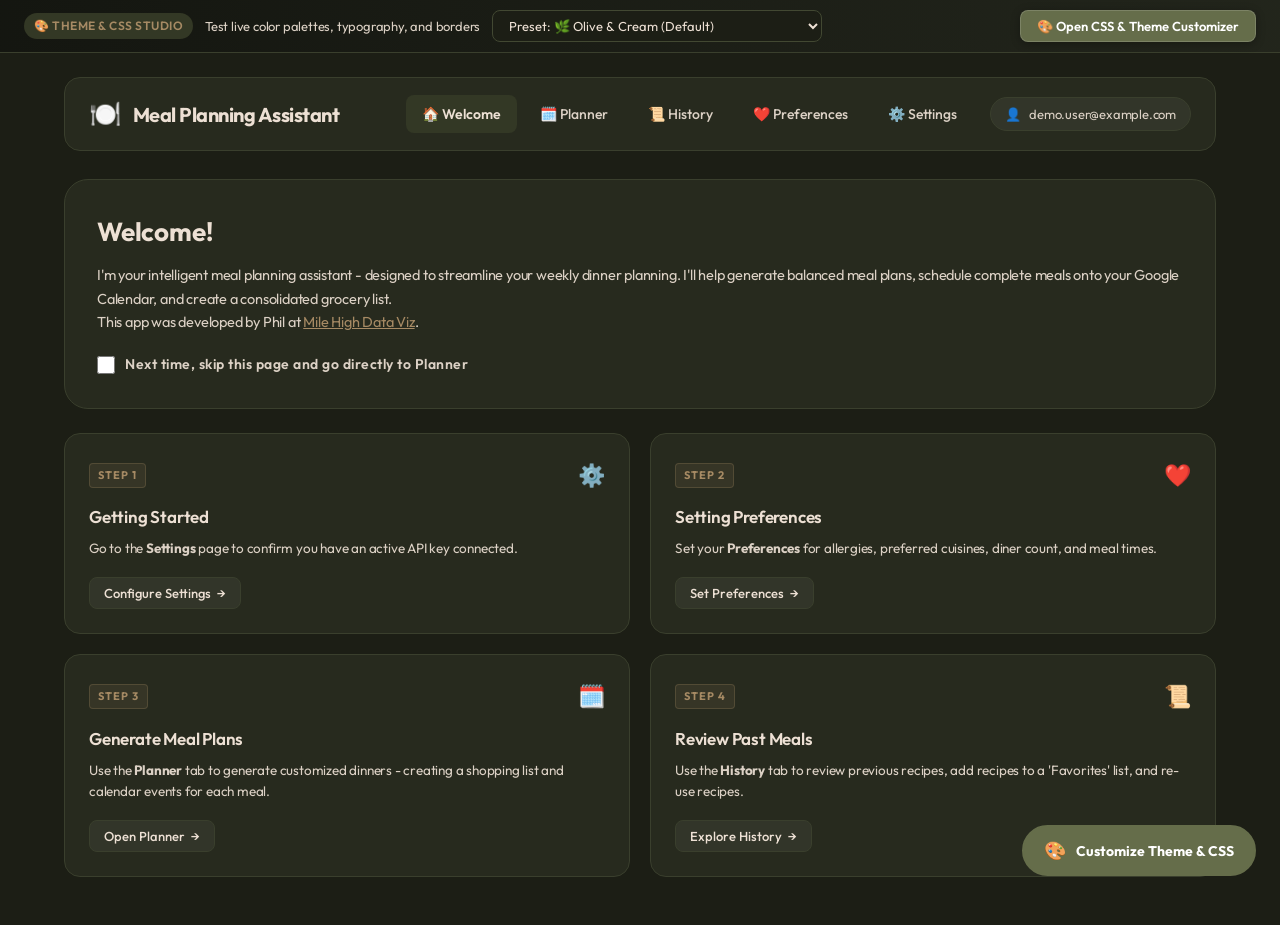
==== static/palette_tester.html @ aba15876 "OAuth 2.0 Verification" ====
<!DOCTYPE html>
<html lang="en">

<head>
  <meta charset="UTF-8">
  <meta name="viewport" content="width=device-width, initial-scale=1.0, maximum-scale=5.0">
  <title>Meal Planning Assistant - Design & Color Palette Studio</title>
  <link rel="icon"
    href="data:image/svg+xml,%3Csvg xmlns=%22http://www.w3.org/2000/svg%22 viewBox=%220 0 100 100%22%3E%3Ctext y=%22.9em%22 font-size=%2290%22%3E🎨%3C/text%3E%3C/svg%3E">
  <link rel="preconnect" href="https://fonts.googleapis.com">
  <link rel="preconnect" href="https://fonts.gstatic.com" crossorigin>
  <link href="https://fonts.googleapis.com/css2?family=DM+Sans:wght@400;500;600;700&family=Inter:wght@300;400;500;600;700&family=Outfit:wght@300;400;500;600;700&family=Playfair+Display:wght@600;700&family=Plus+Jakarta+Sans:wght@400;500;600;700&family=Poppins:wght@400;500;600;700&family=Space+Grotesk:wght@400;500;600;700&display=swap" rel="stylesheet">

  <style id="dynamic-theme-styles">
    :root {
      /* Colors */
      --bg-primary: #1c1e15;
      --bg-secondary: #272a1e;
      --bg-card: rgba(39, 42, 30, 0.78);
      --border-card: rgba(237, 224, 212, 0.12);
      --border-card-hover: rgba(101, 109, 74, 0.55);

      --text-primary: #ede0d4;
      --text-secondary: #dcd1c5;
      --text-muted: #8e957e;

      --accent-primary: #656d4a;
      --accent-primary-hover: #4f5539;
      --accent-secondary: #A68A64;
      --accent-secondary-hover: #7F5539;

      --error: #cf5c5c;
      --success: #529962;
      --warning: #e09f3e;

      --input-bg: rgba(28, 30, 21, 0.7);
      --input-border: rgba(255, 255, 255, 0.14);
      --tag-bg: rgba(101, 109, 74, 0.18);
      --tag-border: rgba(101, 109, 74, 0.35);

      /* Typography */
      --font-sans: 'Outfit', sans-serif;
      --font-heading: 'Outfit', sans-serif;
      --font-size-base: 15px;
      --line-height-base: 1.55;
      --letter-spacing-base: -0.2px;

      /* Shape & Radius */
      --radius-sm: 8px;
      --radius-md: 16px;
      --radius-lg: 24px;
      --border-width: 1px;
      --glass-blur: 16px;

      /* Elevation */
      --shadow-sm: 0 2px 8px rgba(0, 0, 0, 0.3);
      --shadow-md: 0 8px 24px rgba(0, 0, 0, 0.4);
      --shadow-lg: 0 16px 40px rgba(0, 0, 0, 0.55);

      --transition: all 0.25s cubic-bezier(0.4, 0, 0.2, 1);
    }
  </style>

  <style>
    * {
      box-sizing: border-box;
      margin: 0;
      padding: 0;
    }

    body {
      font-family: var(--font-sans);
      font-size: var(--font-size-base);
      background-color: var(--bg-primary);
      color: var(--text-primary);
      line-height: var(--line-height-base);
      letter-spacing: var(--letter-spacing-base);
      min-height: 100vh;
      display: flex;
      flex-direction: column;
      overflow-x: hidden;
      transition: background-color 0.3s ease, color 0.3s ease;
    }

    h1, h2, h3, h4, .panel-title, .welcome-title {
      font-family: var(--font-heading);
    }

    /* Top Studio Navigation Bar */
    .studio-bar {
      background: linear-gradient(90deg, rgba(20, 22, 16, 0.95), rgba(35, 38, 28, 0.95));
      border-bottom: 1px solid var(--border-card);
      padding: 10px 24px;
      display: flex;
      align-items: center;
      justify-content: space-between;
      gap: 16px;
      position: sticky;
      top: 0;
      z-index: 900;
      backdrop-filter: blur(12px);
      box-shadow: var(--shadow-sm);
    }

    .studio-bar-left {
      display: flex;
      align-items: center;
      gap: 12px;
      flex-wrap: wrap;
    }

    .studio-badge {
      display: inline-flex;
      align-items: center;
      gap: 6px;
      background: var(--tag-bg);
      border: 1px solid var(--tag-border);
      color: var(--accent-secondary);
      padding: 4px 10px;
      border-radius: 20px;
      font-size: 12px;
      font-weight: 600;
      letter-spacing: 0.5px;
      text-transform: uppercase;
    }

    .studio-preset-select {
      background: var(--input-bg);
      border: 1px solid var(--input-border);
      color: var(--text-primary);
      padding: 6px 12px;
      border-radius: var(--radius-sm);
      font-family: var(--font-sans);
      font-size: 13px;
      cursor: pointer;
      outline: none;
    }

    .studio-preset-select:focus {
      border-color: var(--accent-primary);
    }

    .studio-btn-open {
      background: var(--accent-primary);
      color: #ffffff;
      border: 1px solid rgba(255, 255, 255, 0.15);
      padding: 7px 16px;
      border-radius: var(--radius-sm);
      font-family: var(--font-sans);
      font-size: 13px;
      font-weight: 600;
      cursor: pointer;
      display: inline-flex;
      align-items: center;
      gap: 8px;
      transition: var(--transition);
      box-shadow: 0 2px 10px rgba(0, 0, 0, 0.3);
      animation: studio-pulse 3s infinite;
    }

    @keyframes studio-pulse {
      0%, 100% { box-shadow: 0 2px 10px rgba(0, 0, 0, 0.3); }
      50% { box-shadow: 0 0 16px var(--accent-primary); }
    }

    .studio-btn-open:hover {
      background: var(--accent-primary-hover);
      transform: translateY(-1px);
    }

    /* App Container */
    .app-container {
      max-width: 1200px;
      width: 100%;
      margin: 0 auto;
      padding: 24px;
      flex-grow: 1;
      display: flex;
      flex-direction: column;
    }

    /* Header & Navigation */
    header {
      display: flex;
      justify-content: space-between;
      align-items: center;
      margin-bottom: 28px;
      padding: 16px 24px;
      background: var(--bg-card);
      backdrop-filter: blur(var(--glass-blur));
      -webkit-backdrop-filter: blur(var(--glass-blur));
      border: var(--border-width) solid var(--border-card);
      border-radius: var(--radius-md);
      box-shadow: var(--shadow-sm);
      transition: var(--transition);
    }

    .brand {
      display: flex;
      align-items: center;
      gap: 12px;
      cursor: pointer;
      user-select: none;
      padding: 6px 10px;
      margin: -6px -10px;
      border-radius: var(--radius-sm);
      transition: var(--transition);
    }

    .brand:hover {
      background: rgba(255, 255, 255, 0.05);
    }

    .brand:hover h1 {
      color: var(--accent-secondary);
    }

    .brand-icon {
      font-size: 26px;
      color: var(--accent-primary);
    }

    h1 {
      font-size: 20px;
      font-weight: 700;
      letter-spacing: -0.5px;
      color: var(--text-primary);
      transition: color 0.2s ease;
    }

    .header-right-tools {
      display: flex;
      align-items: center;
      gap: 16px;
    }

    nav {
      display: flex;
      gap: 6px;
    }

    .nav-tab {
      background: transparent;
      border: 1px solid transparent;
      color: var(--text-secondary);
      padding: 9px 16px;
      font-size: 14px;
      font-weight: 500;
      cursor: pointer;
      border-radius: var(--radius-sm);
      transition: var(--transition);
      display: flex;
      align-items: center;
      gap: 8px;
      font-family: var(--font-sans);
    }

    .nav-tab:hover {
      background: rgba(255, 255, 255, 0.06);
      color: var(--text-primary);
    }

    .nav-tab.active {
      background: var(--tag-bg);
      color: var(--text-primary);
      border: 1px solid var(--tag-border);
      font-weight: 600;
    }

    .user-badge {
      display: flex;
      align-items: center;
      gap: 8px;
      background: rgba(255, 255, 255, 0.05);
      border: var(--border-width) solid var(--border-card);
      padding: 6px 14px;
      border-radius: 20px;
      font-size: 13px;
      color: var(--text-secondary);
    }

    /* Views */
    main {
      flex-grow: 1;
      position: relative;
    }

    .view {
      display: none;
      animation: fadeIn 0.3s ease-out forwards;
    }

    .view.active {
      display: block;
    }

    @keyframes fadeIn {
      from { opacity: 0; transform: translateY(6px); }
      to { opacity: 1; transform: translateY(0); }
    }

    /* Panels & Glass Cards */
    .panel {
      background: var(--bg-card);
      backdrop-filter: blur(var(--glass-blur));
      -webkit-backdrop-filter: blur(var(--glass-blur));
      border: var(--border-width) solid var(--border-card);
      border-radius: var(--radius-lg);
      padding: 28px;
      box-shadow: var(--shadow-md);
      margin-bottom: 24px;
      transition: var(--transition);
    }

    .panel-title {
      font-size: 19px;
      font-weight: 600;
      margin-bottom: 20px;
      display: flex;
      align-items: center;
      gap: 10px;
      border-bottom: var(--border-width) solid var(--border-card);
      padding-bottom: 12px;
      color: var(--text-primary);
    }

    /* Welcome Hero View */
    .welcome-hero {
      padding: 32px;
      margin-bottom: 24px;
    }

    .welcome-title {
      font-size: 26px;
      font-weight: 700;
      color: var(--text-primary);
      margin-bottom: 10px;
    }

    .welcome-lead {
      font-size: 14.5px;
      color: var(--text-secondary);
      line-height: 1.65;
    }

    .welcome-lead a {
      color: var(--accent-secondary);
      text-decoration: underline;
    }

    .welcome-grid {
      display: grid;
      grid-template-columns: repeat(2, 1fr);
      gap: 20px;
      margin-bottom: 24px;
    }

    @media (max-width: 768px) {
      .welcome-grid { grid-template-columns: 1fr; }
      header { flex-direction: column; gap: 16px; align-items: stretch; }
      .header-right-tools { flex-direction: column; align-items: stretch; }
      nav { overflow-x: auto; padding-bottom: 4px; }
    }

    .welcome-card {
      background: var(--bg-card);
      border: var(--border-width) solid var(--border-card);
      border-radius: var(--radius-md);
      padding: 24px;
      display: flex;
      flex-direction: column;
      cursor: pointer;
      transition: var(--transition);
      user-select: none;
    }

    .welcome-card:hover {
      border-color: var(--border-card-hover);
      transform: translateY(-3px);
      box-shadow: var(--shadow-md);
      background: var(--bg-secondary);
    }

    .welcome-card-header {
      display: flex;
      justify-content: space-between;
      align-items: center;
      margin-bottom: 12px;
    }

    .welcome-step-num {
      font-size: 11px;
      font-weight: 700;
      text-transform: uppercase;
      letter-spacing: 1px;
      color: var(--accent-secondary);
      background: rgba(166, 138, 100, 0.12);
      padding: 3px 8px;
      border-radius: 4px;
      border: 1px solid rgba(166, 138, 100, 0.25);
    }

    .welcome-card-icon {
      font-size: 22px;
    }

    .welcome-card-title {
      font-size: 17px;
      font-weight: 600;
      color: var(--text-primary);
      margin-bottom: 8px;
    }

    .welcome-card-desc {
      font-size: 13.5px;
      color: var(--text-secondary);
      line-height: 1.55;
      flex-grow: 1;
      margin-bottom: 18px;
    }

    .welcome-card-btn {
      align-self: flex-start;
      display: inline-flex;
      align-items: center;
      gap: 6px;
      background: rgba(255, 255, 255, 0.05);
      border: var(--border-width) solid var(--border-card);
      color: var(--text-primary);
      padding: 7px 14px;
      border-radius: var(--radius-sm);
      font-family: var(--font-sans);
      font-size: 13px;
      font-weight: 500;
      cursor: pointer;
      transition: var(--transition);
    }

    .welcome-card:hover .welcome-card-btn {
      background: var(--tag-bg);
      border-color: var(--tag-border);
      color: var(--text-primary);
    }

    /* Form Controls */
    .form-group {
      margin-bottom: 20px;
    }

    label {
      display: block;
      font-size: 13px;
      font-weight: 600;
      text-transform: uppercase;
      letter-spacing: 0.5px;
      margin-bottom: 6px;
      color: var(--text-secondary);
    }

    .input-desc {
      font-size: 12.5px;
      color: var(--text-muted);
      margin-bottom: 8px;
    }

    input[type="text"],
    input[type="number"],
    textarea {
      width: 100%;
      background: var(--input-bg);
      border: var(--border-width) solid var(--input-border);
      border-radius: var(--radius-sm);
      padding: 10px 14px;
      font-family: var(--font-sans);
      color: var(--text-primary);
      font-size: 14px;
      transition: var(--transition);
    }

    input[type="text"]:focus,
    input[type="number"]:focus,
    textarea:focus {
      outline: none;
      border-color: var(--accent-primary);
      box-shadow: 0 0 0 3px rgba(101, 109, 74, 0.25);
    }

    textarea {
      resize: vertical;
      min-height: 70px;
    }

    /* Buttons */
    .btn {
      background: var(--accent-primary);
      border: 1px solid rgba(255, 255, 255, 0.1);
      color: #ffffff;
      padding: 10px 20px;
      font-size: 14px;
      font-weight: 600;
      border-radius: var(--radius-sm);
      cursor: pointer;
      transition: var(--transition);
      display: inline-flex;
      align-items: center;
      justify-content: center;
      gap: 8px;
      box-shadow: var(--shadow-sm);
      font-family: var(--font-sans);
    }

    .btn:hover {
      background: var(--accent-primary-hover);
      transform: translateY(-2px);
      box-shadow: var(--shadow-md);
    }

    .btn:active {
      transform: translateY(0);
    }

    .btn-secondary {
      background: transparent;
      border: var(--border-width) solid var(--input-border);
      color: var(--text-secondary);
      box-shadow: none;
    }

    .btn-secondary:hover {
      background: rgba(255, 255, 255, 0.06);
      color: var(--text-primary);
      border-color: var(--border-card-hover);
      transform: translateY(-2px);
    }

    .btn-gold {
      background: var(--accent-secondary);
      color: #ffffff;
    }

    .btn-gold:hover {
      background: var(--accent-secondary-hover);
    }

    .btn-danger {
      background: var(--error);
      color: #ffffff;
    }

    .btn-danger:hover {
      background: #b54747;
    }

    .btn-sm {
      padding: 6px 12px;
      font-size: 12.5px;
    }

    /* Quick Preset Chips */
    .planner-chips-grid {
      display: flex;
      flex-wrap: wrap;
      gap: 8px;
      margin-bottom: 20px;
    }

    .filter-chip {
      background: rgba(255, 255, 255, 0.04);
      border: var(--border-width) solid var(--input-border);
      color: var(--text-secondary);
      padding: 7px 14px;
      border-radius: 20px;
      font-size: 13px;
      font-family: var(--font-sans);
      cursor: pointer;
      display: inline-flex;
      align-items: center;
      gap: 6px;
      transition: var(--transition);
    }

    .filter-chip:hover {
      background: rgba(255, 255, 255, 0.08);
      color: var(--text-primary);
    }

    .filter-chip.active {
      background: var(--tag-bg);
      border-color: var(--tag-border);
      color: var(--text-primary);
      font-weight: 500;
    }

    /* Meal / Recipe Cards */
    .meal-cards-grid {
      display: grid;
      grid-template-columns: repeat(auto-fit, minmax(320px, 1fr));
      gap: 20px;
      margin-top: 20px;
    }

    .meal-card {
      background: var(--bg-card);
      border: var(--border-width) solid var(--border-card);
      border-radius: var(--radius-md);
      overflow: hidden;
      display: flex;
      flex-direction: column;
      box-shadow: var(--shadow-sm);
      transition: var(--transition);
    }

    .meal-card:hover {
      border-color: var(--border-card-hover);
      box-shadow: var(--shadow-md);
      transform: translateY(-2px);
    }

    .meal-card-header {
      padding: 16px 20px;
      background: rgba(255, 255, 255, 0.02);
      border-bottom: var(--border-width) solid var(--border-card);
      display: flex;
      justify-content: space-between;
      align-items: flex-start;
      gap: 12px;
    }

    .meal-card-day {
      font-size: 11px;
      font-weight: 700;
      text-transform: uppercase;
      letter-spacing: 0.8px;
      color: var(--accent-secondary);
      margin-bottom: 4px;
    }

    .meal-card-title {
      font-size: 17px;
      font-weight: 600;
      color: var(--text-primary);
      line-height: 1.3;
    }

    .meal-card-body {
      padding: 18px 20px;
      flex-grow: 1;
      display: flex;
      flex-direction: column;
      gap: 14px;
    }

    .meal-meta-row {
      display: flex;
      flex-wrap: wrap;
      gap: 8px;
      font-size: 12.5px;
      color: var(--text-muted);
    }

    .meal-tag {
      background: var(--tag-bg);
      border: var(--border-width) solid var(--tag-border);
      color: var(--text-primary);
      padding: 2px 8px;
      border-radius: 4px;
      font-size: 11.5px;
      font-weight: 500;
    }

    .meal-card-section-title {
      font-size: 12px;
      font-weight: 600;
      text-transform: uppercase;
      letter-spacing: 0.5px;
      color: var(--text-muted);
      margin-bottom: 6px;
    }

    .meal-ingredients-list {
      list-style: none;
      display: flex;
      flex-direction: column;
      gap: 4px;
      font-size: 13px;
      color: var(--text-secondary);
    }

    .meal-ingredients-list li::before {
      content: "• ";
      color: var(--accent-secondary);
    }

    .meal-card-footer {
      padding: 12px 20px;
      background: rgba(0, 0, 0, 0.15);
      border-top: var(--border-width) solid var(--border-card);
      display: flex;
      justify-content: space-between;
      align-items: center;
    }

    .rating-stars {
      color: var(--accent-secondary);
      font-size: 15px;
      cursor: pointer;
    }

    /* History & Favorites Views */
    .history-subnav {
      display: flex;
      gap: 8px;
      margin-bottom: 20px;
    }

    .history-subtab {
      background: rgba(255, 255, 255, 0.04);
      border: var(--border-width) solid var(--input-border);
      color: var(--text-secondary);
      padding: 8px 16px;
      border-radius: var(--radius-sm);
      font-family: var(--font-sans);
      font-size: 13.5px;
      cursor: pointer;
      display: inline-flex;
      align-items: center;
      gap: 8px;
      transition: var(--transition);
    }

    .history-subtab.active {
      background: var(--tag-bg);
      border-color: var(--tag-border);
      color: var(--text-primary);
      font-weight: 600;
    }

    .subtab-badge {
      background: rgba(0, 0, 0, 0.25);
      padding: 1px 7px;
      border-radius: 10px;
      font-size: 11px;
    }

    .reuse-banner {
      background: linear-gradient(90deg, rgba(166, 138, 100, 0.15), rgba(101, 109, 74, 0.15));
      border: var(--border-width) solid var(--accent-secondary);
      border-radius: var(--radius-sm);
      padding: 12px 18px;
      display: flex;
      justify-content: space-between;
      align-items: center;
      margin-bottom: 20px;
    }

    /* Status Badges */
    .status-badge {
      display: inline-flex;
      align-items: center;
      gap: 6px;
      padding: 4px 10px;
      border-radius: 20px;
      font-size: 12px;
      font-weight: 600;
    }

    .status-badge.success {
      background: rgba(82, 153, 98, 0.18);
      border: 1px solid rgba(82, 153, 98, 0.35);
      color: var(--success);
    }

    .status-badge.error {
      background: rgba(207, 92, 92, 0.18);
      border: 1px solid rgba(207, 92, 92, 0.35);
      color: var(--error);
    }

    .status-badge.warning {
      background: rgba(224, 159, 62, 0.18);
      border: 1px solid rgba(224, 159, 62, 0.35);
      color: var(--warning);
    }

    /* ==========================================================================
       DESIGN & PALETTE STUDIO MODAL
       ========================================================================== */
    .palette-modal-backdrop {
      position: fixed;
      inset: 0;
      background: rgba(0, 0, 0, 0.75);
      backdrop-filter: blur(8px);
      z-index: 1000;
      display: none;
      align-items: center;
      justify-content: center;
      padding: 20px;
      animation: fadeIn 0.2s ease-out forwards;
    }

    .palette-modal-backdrop.open {
      display: flex;
    }

    .palette-modal-dialog {
      background: var(--bg-secondary);
      border: 1px solid var(--border-card-hover);
      border-radius: var(--radius-lg);
      max-width: 980px;
      width: 100%;
      max-height: 92vh;
      display: flex;
      flex-direction: column;
      box-shadow: var(--shadow-lg);
      overflow: hidden;
      animation: modalScale 0.25s cubic-bezier(0.4, 0, 0.2, 1) forwards;
    }

    @keyframes modalScale {
      from { transform: scale(0.95); opacity: 0; }
      to { transform: scale(1); opacity: 1; }
    }

    .palette-modal-header {
      padding: 18px 24px;
      background: var(--bg-primary);
      border-bottom: 1px solid var(--border-card);
      display: flex;
      justify-content: space-between;
      align-items: center;
      gap: 16px;
    }

    .palette-modal-title {
      font-size: 20px;
      font-weight: 700;
      color: var(--text-primary);
      display: flex;
      align-items: center;
      gap: 10px;
    }

    .palette-modal-close {
      background: transparent;
      border: none;
      color: var(--text-muted);
      font-size: 22px;
      cursor: pointer;
      padding: 4px 8px;
      border-radius: var(--radius-sm);
      transition: var(--transition);
      line-height: 1;
    }

    .palette-modal-close:hover {
      color: var(--text-primary);
      background: rgba(255, 255, 255, 0.1);
    }

    /* Modal Tabs (Colors / Typography / Borders / Presets) */
    .studio-modal-tabs {
      display: flex;
      background: var(--bg-primary);
      border-bottom: 1px solid var(--border-card);
      padding: 0 24px;
      gap: 8px;
    }

    .studio-modal-tab {
      background: transparent;
      border: none;
      border-bottom: 2px solid transparent;
      color: var(--text-secondary);
      padding: 12px 16px;
      font-family: var(--font-sans);
      font-size: 13.5px;
      font-weight: 600;
      cursor: pointer;
      transition: var(--transition);
      display: flex;
      align-items: center;
      gap: 6px;
    }

    .studio-modal-tab:hover {
      color: var(--text-primary);
    }

    .studio-modal-tab.active {
      color: var(--accent-secondary);
      border-bottom-color: var(--accent-secondary);
    }

    .palette-modal-body {
      padding: 24px;
      overflow-y: auto;
      flex-grow: 1;
      display: flex;
      flex-direction: column;
      gap: 20px;
    }

    .studio-tab-content {
      display: none;
      flex-direction: column;
      gap: 20px;
    }

    .studio-tab-content.active {
      display: flex;
    }

    .palette-presets-bar {
      background: var(--bg-card);
      border: 1px solid var(--border-card);
      border-radius: var(--radius-md);
      padding: 16px;
      display: flex;
      flex-wrap: wrap;
      align-items: center;
      justify-content: space-between;
      gap: 12px;
    }

    .palette-section {
      background: var(--bg-card);
      border: 1px solid var(--border-card);
      border-radius: var(--radius-md);
      padding: 18px 20px;
    }

    .palette-section-title {
      font-size: 13.5px;
      font-weight: 700;
      text-transform: uppercase;
      letter-spacing: 0.8px;
      color: var(--accent-secondary);
      margin-bottom: 14px;
      display: flex;
      align-items: center;
      gap: 8px;
    }

    .color-rows-grid {
      display: grid;
      grid-template-columns: repeat(auto-fit, minmax(280px, 1fr));
      gap: 12px;
    }

    .color-picker-item {
      background: rgba(0, 0, 0, 0.2);
      border: 1px solid var(--input-border);
      border-radius: var(--radius-sm);
      padding: 10px 14px;
      display: flex;
      align-items: center;
      justify-content: space-between;
      gap: 12px;
      transition: var(--transition);
    }

    .color-picker-item:hover {
      border-color: var(--border-card-hover);
      background: rgba(0, 0, 0, 0.3);
    }

    .color-info {
      display: flex;
      flex-direction: column;
      gap: 2px;
      flex-grow: 1;
    }

    .color-name {
      font-size: 13px;
      font-weight: 600;
      color: var(--text-primary);
    }

    .color-desc {
      font-size: 11.5px;
      color: var(--text-muted);
    }

    .color-var-token {
      font-family: monospace;
      font-size: 11px;
      color: var(--accent-secondary);
      opacity: 0.85;
    }

    .color-input-controls {
      display: flex;
      align-items: center;
      gap: 8px;
      flex-shrink: 0;
    }

    .color-swatch-picker {
      -webkit-appearance: none;
      -moz-appearance: none;
      appearance: none;
      width: 36px;
      height: 36px;
      background: transparent;
      border: 2px solid rgba(255, 255, 255, 0.2);
      border-radius: 8px;
      cursor: pointer;
      padding: 0;
      overflow: hidden;
    }

    .color-swatch-picker::-webkit-color-swatch-wrapper {
      padding: 0;
    }

    .color-swatch-picker::-webkit-color-swatch {
      border: none;
      border-radius: 6px;
    }

    .hex-text-input {
      width: 88px !important;
      font-family: monospace !important;
      font-size: 13px !important;
      padding: 6px 8px !important;
      text-transform: uppercase;
      text-align: center;
    }

    /* Style Controls (Sliders, Radios, Selects) */
    .style-control-row {
      display: grid;
      grid-template-columns: 200px 1fr 100px;
      align-items: center;
      gap: 16px;
      background: rgba(0, 0, 0, 0.2);
      border: 1px solid var(--input-border);
      border-radius: var(--radius-sm);
      padding: 12px 16px;
      margin-bottom: 10px;
    }

    @media (max-width: 600px) {
      .style-control-row { grid-template-columns: 1fr; gap: 8px; }
    }

    .style-control-label {
      font-size: 13px;
      font-weight: 600;
      color: var(--text-primary);
    }

    .style-control-desc {
      font-size: 11px;
      color: var(--text-muted);
    }

    .style-slider {
      width: 100%;
      accent-color: var(--accent-primary);
      cursor: pointer;
    }

    .style-val-badge {
      font-family: monospace;
      font-size: 12px;
      background: var(--tag-bg);
      border: 1px solid var(--tag-border);
      color: var(--accent-secondary);
      padding: 3px 8px;
      border-radius: 4px;
      text-align: center;
    }

    .palette-modal-footer {
      padding: 16px 24px;
      background: var(--bg-primary);
      border-top: 1px solid var(--border-card);
      display: flex;
      justify-content: space-between;
      align-items: center;
      flex-wrap: wrap;
      gap: 12px;
    }

    /* Floating Studio Quick Trigger Button */
    .floating-studio-btn {
      position: fixed;
      bottom: 24px;
      right: 24px;
      z-index: 850;
      background: var(--accent-primary);
      border: 2px solid var(--border-card-hover);
      color: #ffffff;
      padding: 12px 20px;
      border-radius: 30px;
      font-family: var(--font-sans);
      font-size: 14px;
      font-weight: 700;
      cursor: pointer;
      display: flex;
      align-items: center;
      gap: 10px;
      box-shadow: var(--shadow-lg);
      transition: var(--transition);
    }

    .floating-studio-btn:hover {
      background: var(--accent-primary-hover);
      transform: translateY(-3px) scale(1.02);
      box-shadow: 0 12px 28px rgba(0, 0, 0, 0.6);
    }

    /* Toast Notification */
    .toast {
      position: fixed;
      bottom: 24px;
      left: 50%;
      transform: translateX(-50%) translateY(100px);
      background: var(--bg-secondary);
      border: 1px solid var(--accent-secondary);
      color: var(--text-primary);
      padding: 12px 24px;
      border-radius: var(--radius-sm);
      box-shadow: var(--shadow-lg);
      z-index: 2000;
      opacity: 0;
      transition: all 0.3s cubic-bezier(0.4, 0, 0.2, 1);
      font-size: 14px;
      font-weight: 500;
      display: flex;
      align-items: center;
      gap: 10px;
      pointer-events: none;
    }

    .toast.show {
      transform: translateX(-50%) translateY(0);
      opacity: 1;
    }
  </style>
</head>

<body>

  <!-- Top Studio Navigation Bar -->
  <div class="studio-bar">
    <div class="studio-bar-left">
      <span class="studio-badge">🎨 Theme & CSS Studio</span>
      <span style="font-size: 13px; color: var(--text-secondary);">Test live color palettes, typography, and borders</span>
      <select class="studio-preset-select" id="quick-preset-select" onchange="handlePresetSelect(this.value)">
        <option value="olive-cream">Preset: 🌿 Olive & Cream (Default)</option>
        <option value="summer-fields">Preset: 🌾 Summer Fields</option>
        <option value="earth-olive-sand">Preset: 🌿 Earth Tone: Olive & Sandstone</option>
        <option value="earth-terracotta-linen">Preset: 🏺 Earth Tone: Terracotta & Linen</option>
        <option value="earth-taupe-sage">Preset: 🪵 Earth Tone: Weathered Taupe & Sage</option>
        <option value="earth-ochre-meadow">Preset: 🌾 Earth Tone: Golden Ochre & Meadow</option>
        <option value="earth-forest-clay">Preset: 🌲 Earth Tone: Mineral Forest & Clay</option>
        <option value="cozy-cabin">Preset: 🪵 Cozy Cabin</option>
        <option value="mint-chocolate">Preset: 🍫 Mint Chocolate</option>
        <option value="midnight-slate">Preset: 🌌 Midnight Cyber Slate</option>
        <option value="terracotta-espresso">Preset: 🏺 Warm Terracotta & Espresso</option>
        <option value="emerald-pine">Preset: 🌲 Deep Emerald & Mint</option>
        <option value="nordic-rose">Preset: 🌸 Nordic Charcoal & Rose</option>
        <option value="clean-light">Preset: ☀️ Clean Studio Light</option>
        <option value="amethyst-gold">Preset: 👑 Royal Plum & Gold</option>
      </select>
    </div>
    <div>
      <button class="studio-btn-open" onclick="openPaletteModal()">
        <span>🎨 Open CSS & Theme Customizer</span>
      </button>
    </div>
  </div>

  <div class="app-container">

    <!-- Header & Tabs -->
    <header>
      <div class="brand" onclick="switchView('welcome')" role="button" tabindex="0" title="Return to Welcome">
        <span class="brand-icon">🍽️</span>
        <h1>Meal Planning Assistant</h1>
      </div>
      <div class="header-right-tools">
        <nav class="nav-desktop">
          <button class="nav-tab active" data-view="welcome" onclick="switchView('welcome')">🏠 Welcome</button>
          <button class="nav-tab" data-view="planner" onclick="switchView('planner')">🗓️ Planner</button>
          <button class="nav-tab" data-view="history" onclick="switchView('history')">📜 History</button>
          <button class="nav-tab" data-view="preferences" onclick="switchView('preferences')">❤️ Preferences</button>
          <button class="nav-tab" data-view="settings" onclick="switchView('settings')">⚙️ Settings</button>
        </nav>
        <div class="user-badge" title="Demo Preview User">
          <span>👤</span>
          <span>demo.user@example.com</span>
        </div>
      </div>
    </header>

    <!-- Main Content Area with Views -->
    <main>

      <!-- =====================================================================
           TAB 1: WELCOME (Matches live deployment)
           ===================================================================== -->
      <div class="view active" id="welcome-view">
        <div class="panel welcome-hero">
          <h2 class="welcome-title">Welcome!</h2>
          <p class="welcome-lead">
            I'm your intelligent meal planning assistant - designed to streamline your weekly dinner planning. I'll
            help generate balanced meal plans, schedule complete meals onto your Google Calendar, and create a
            consolidated grocery list.<br>
            This app was developed by Phil at <a href="https://milehighdataviz.com" target="_blank">Mile High Data Viz</a>.
          </p>
          <div style="margin-top: 20px; display: flex; align-items: center; gap: 10px;">
            <input type="checkbox" id="skip-welcome-checkbox" style="width: 18px; height: 18px; accent-color: var(--accent-primary);">
            <label for="skip-welcome-checkbox" style="margin-bottom: 0; text-transform: none; font-size: 14px; cursor: pointer;">
              Next time, skip this page and go directly to Planner
            </label>
          </div>
        </div>

        <div class="welcome-grid">
          <!-- Step 1 -->
          <div class="welcome-card" onclick="switchView('settings')">
            <div class="welcome-card-header">
              <span class="welcome-step-num">Step 1</span>
              <span class="welcome-card-icon">⚙️</span>
            </div>
            <h3 class="welcome-card-title">Getting Started</h3>
            <p class="welcome-card-desc">
              Go to the <strong>Settings</strong> page to confirm you have an active API key connected.
            </p>
            <button class="welcome-card-btn" type="button">Configure Settings <span>→</span></button>
          </div>

          <!-- Step 2 -->
          <div class="welcome-card" onclick="switchView('preferences')">
            <div class="welcome-card-header">
              <span class="welcome-step-num">Step 2</span>
              <span class="welcome-card-icon">❤️</span>
            </div>
            <h3 class="welcome-card-title">Setting Preferences</h3>
            <p class="welcome-card-desc">
              Set your <strong>Preferences</strong> for allergies, preferred cuisines, diner count, and meal times.
            </p>
            <button class="welcome-card-btn" type="button">Set Preferences <span>→</span></button>
          </div>

          <!-- Step 3 -->
          <div class="welcome-card" onclick="switchView('planner')">
            <div class="welcome-card-header">
              <span class="welcome-step-num">Step 3</span>
              <span class="welcome-card-icon">🗓️</span>
            </div>
            <h3 class="welcome-card-title">Generate Meal Plans</h3>
            <p class="welcome-card-desc">
              Use the <strong>Planner</strong> tab to generate customized dinners - creating a shopping list and
              calendar events for each meal.
            </p>
            <button class="welcome-card-btn" type="button">Open Planner <span>→</span></button>
          </div>

          <!-- Step 4 -->
          <div class="welcome-card" onclick="switchView('history')">
            <div class="welcome-card-header">
              <span class="welcome-step-num">Step 4</span>
              <span class="welcome-card-icon">📜</span>
            </div>
            <h3 class="welcome-card-title">Review Past Meals</h3>
            <p class="welcome-card-desc">
              Use the <strong>History</strong> tab to review previous recipes, add recipes to a 'Favorites' list, and
              re-use recipes.
            </p>
            <button class="welcome-card-btn" type="button">Explore History <span>→</span></button>
          </div>
        </div>
      </div>

      <!-- =====================================================================
           TAB 2: PLANNER (Matches live deployment)
           ===================================================================== -->
      <div class="view" id="planner-view">
        <div class="panel">
          <div class="form-group">
            <label for="plan-preferences-input">Preferences for this week's plan</label>
            <div class="input-desc">Input specific ideas or needs for certain meals this week (e.g. 'I'd like one pizza night that includes margherita pizza')</div>
            <textarea id="plan-preferences-input" rows="2" style="min-height: 70px;" placeholder="e.g., I'd like one pizza night that includes margherita pizza..."></textarea>
          </div>

          <!-- Quick Presets -->
          <div style="margin-bottom: 20px;">
            <label>⚡ Quick Presets</label>
            <div class="input-desc">Select one or more presets. One meal in the meal plan will include the presets (not all meals will have all presets applied).</div>
            <div class="planner-chips-grid">
              <button type="button" class="filter-chip active" onclick="toggleChip(this)">
                <span>⚡</span><span>20-30 Min Quick Meals</span>
              </button>
              <button type="button" class="filter-chip active" onclick="toggleChip(this)">
                <span>🥘</span><span>One-Pot / Sheet Pan</span>
              </button>
              <button type="button" class="filter-chip" onclick="toggleChip(this)">
                <span>👶</span><span>Kid-Friendly / Picky-Safe</span>
              </button>
              <button type="button" class="filter-chip" onclick="toggleChip(this)">
                <span>❄️</span><span>Slow Cooker / Instant Pot</span>
              </button>
              <button type="button" class="filter-chip active" onclick="toggleChip(this)">
                <span>🥦</span><span>High-Veggie / Light</span>
              </button>
              <button type="button" class="filter-chip" onclick="toggleChip(this)">
                <span>🧀</span><span>Comfort Classics</span>
              </button>
            </div>
          </div>

          <div style="display: flex; align-items: center; justify-content: space-between; flex-wrap: wrap; gap: 16px;">
            <div style="display: flex; align-items: center; gap: 12px;">
              <label for="meal-count-input" style="margin-bottom: 0; text-transform: none; font-size: 14px;">Number of dinners to generate:</label>
              <input type="number" id="meal-count-input" min="1" max="14" value="4" style="width: 70px;">
            </div>
            <button class="btn"><i style="font-style: normal; font-size:16px;">✦</i> Generate Dinner Plan</button>
          </div>
        </div>

        <!-- Generated Meal Cards Container -->
        <h3 class="panel-title" style="margin-top: 28px;">
          <span>🗓️ Active Weekly Dinner Plan (3 Dinners)</span>
          <span class="status-badge success">• Ready for Calendar Sync</span>
        </h3>

        <div class="meal-cards-grid">
          <!-- Meal Card 1 -->
          <div class="meal-card">
            <div class="meal-card-header">
              <div>
                <div class="meal-card-day">Meal 1 • Monday</div>
                <h4 class="meal-card-title">Tuscan Garlic Herb Chicken & Roasted Vegetables</h4>
              </div>
              <span class="meal-tag">35 Min</span>
            </div>
            <div class="meal-card-body">
              <div class="meal-meta-row">
                <span class="meal-tag">🍗 High Protein</span>
                <span class="meal-tag">🫒 Mediterranean</span>
                <span class="meal-tag">4 Diners</span>
              </div>
              <div>
                <div class="meal-card-section-title">Key Ingredients</div>
                <ul class="meal-ingredients-list">
                  <li>Chicken Breast (1.5 lbs, sliced)</li>
                  <li>Fresh Broccoli Florets & Carrots</li>
                  <li>Sun-Dried Tomatoes & Minced Garlic</li>
                  <li>Extra Virgin Olive Oil & Italian Herb Rub</li>
                </ul>
              </div>
              <div>
                <div class="meal-card-section-title">Cooking Instructions</div>
                <p style="font-size: 13px; color: var(--text-secondary); line-height: 1.55;">
                  Sear chicken until golden. Toss broccoli and carrots in olive oil and roast at 400°F for 20 minutes until crisp-tender.
                </p>
              </div>
            </div>
            <div class="meal-card-footer">
              <div class="rating-stars">★★★★★</div>
              <div style="display:flex; gap:8px;">
                <button class="btn btn-secondary btn-sm">🔒 Lock</button>
                <button class="btn btn-gold btn-sm">⭐ Favorite</button>
              </div>
            </div>
          </div>

          <!-- Meal Card 2 -->
          <div class="meal-card">
            <div class="meal-card-header">
              <div>
                <div class="meal-card-day">Meal 2 • Wednesday</div>
                <h4 class="meal-card-title">Creamy Sun-Dried Tomato & Spinach Fettuccine</h4>
              </div>
              <span class="meal-tag">25 Min</span>
            </div>
            <div class="meal-card-body">
              <div class="meal-meta-row">
                <span class="meal-tag">🍝 Italian</span>
                <span class="meal-tag">🌱 Vegetarian</span>
                <span class="meal-tag">4 Diners</span>
              </div>
              <div>
                <div class="meal-card-section-title">Key Ingredients</div>
                <ul class="meal-ingredients-list">
                  <li>Fettuccine Pasta (12 oz)</li>
                  <li>Fresh Baby Spinach (4 cups)</li>
                  <li>Heavy Cream & Grated Parmesan</li>
                  <li>Garlic Cloves & Lemon Zest</li>
                </ul>
              </div>
              <div>
                <div class="meal-card-section-title">Cooking Instructions</div>
                <p style="font-size: 13px; color: var(--text-secondary); line-height: 1.55;">
                  Boil pasta al dente. Simmer garlic and sun-dried tomatoes in cream; fold in baby spinach until gently wilted.
                </p>
              </div>
            </div>
            <div class="meal-card-footer">
              <div class="rating-stars">★★★★☆</div>
              <div style="display:flex; gap:8px;">
                <button class="btn btn-secondary btn-sm">🔒 Lock</button>
                <button class="btn btn-gold btn-sm">⭐ Favorite</button>
              </div>
            </div>
          </div>

          <!-- Meal Card 3 -->
          <div class="meal-card">
            <div class="meal-card-header">
              <div>
                <div class="meal-card-day">Meal 3 • Friday</div>
                <h4 class="meal-card-title">Sheet Pan Lemon Dill Salmon with Asparagus</h4>
              </div>
              <span class="meal-tag">30 Min</span>
            </div>
            <div class="meal-card-body">
              <div class="meal-meta-row">
                <span class="meal-tag">🥘 One-Pot</span>
                <span class="meal-tag">🐟 Pescatarian</span>
                <span class="meal-tag">4 Diners</span>
              </div>
              <div>
                <div class="meal-card-section-title">Key Ingredients</div>
                <ul class="meal-ingredients-list">
                  <li>Wild Salmon Fillets (4 portions)</li>
                  <li>Fresh Asparagus Spears (1 bunch)</li>
                  <li>Meyer Lemon Slices & Fresh Dill</li>
                  <li>Garlic Butter Glaze</li>
                </ul>
              </div>
              <div>
                <div class="meal-card-section-title">Cooking Instructions</div>
                <p style="font-size: 13px; color: var(--text-secondary); line-height: 1.55;">
                  Arrange seasoned salmon fillets and asparagus on parchment. Bake at 400°F for 14-16 minutes.
                </p>
              </div>
            </div>
            <div class="meal-card-footer">
              <div class="rating-stars">★★★★★</div>
              <div style="display:flex; gap:8px;">
                <button class="btn btn-secondary btn-sm">🔒 Lock</button>
                <button class="btn btn-gold btn-sm">⭐ Favorite</button>
              </div>
            </div>
          </div>
        </div>

        <!-- Plan Sync Action Bar -->
        <div class="panel" style="margin-top: 24px; display: flex; justify-content: space-between; align-items: center; flex-wrap: wrap; gap: 16px;">
          <div>
            <div style="font-size: 15px; font-weight: 600; color: var(--text-primary);">Google Calendar & Grocery List Export</div>
            <div style="font-size: 13px; color: var(--text-secondary);">Schedules prep events with full recipes & generates grocery checklist.</div>
          </div>
          <div style="display: flex; gap: 12px; flex-wrap: wrap;">
            <button class="btn btn-secondary">🛒 View Grocery List</button>
            <button class="btn">🗓️ Add All to Google Calendar</button>
          </div>
        </div>
      </div>

      <!-- =====================================================================
           TAB 3: HISTORY (Matches live deployment)
           ===================================================================== -->
      <div class="view" id="history-view">
        <div class="panel">
          <div class="panel-title">
            <span>📜 Past Recipes & ⭐ Family Favorites</span>
          </div>
          <p style="font-size: 13px; color: var(--text-secondary); margin-bottom: 20px;">
            Review past recipes, star family favorites, and click <strong>+ Add to Plan</strong> to instantly slot
            staple recipes into your active weekly plan.
          </p>

          <!-- History Sub-Navigation Tabs -->
          <div class="history-subnav">
            <button type="button" class="history-subtab active" onclick="switchHistoryTab('recent', this)">
              <span>📜 Recipe History</span>
              <span class="subtab-badge">14</span>
            </button>
            <button type="button" class="history-subtab" onclick="switchHistoryTab('favorites', this)">
              <span>⭐ Family Favorites</span>
              <span class="subtab-badge">6</span>
            </button>
          </div>

          <!-- Staged Re-use Banner -->
          <div class="reuse-banner">
            <div style="display: flex; align-items: center; gap: 10px;">
              <span style="font-size: 20px;">✨</span>
              <span style="font-size: 13.5px; color: var(--text-primary);"><strong>2 recipes</strong> selected to re-use</span>
            </div>
            <div style="display: flex; gap: 10px;">
              <button class="btn btn-gold btn-sm" onclick="switchView('planner')">🗓️ Open in Planner</button>
              <button class="btn btn-secondary btn-sm">✕ Clear</button>
            </div>
          </div>

          <!-- History Cards -->
          <div class="meal-cards-grid">
            <div class="meal-card">
              <div class="meal-card-header">
                <div>
                  <div class="meal-card-day">Cooked on Oct 14</div>
                  <h4 class="meal-card-title">Classic Beef Bourguignon & Mash</h4>
                </div>
                <span class="meal-tag">⭐ Favorite</span>
              </div>
              <div class="meal-card-body">
                <div class="meal-meta-row">
                  <span class="meal-tag">🥩 French Comfort</span>
                  <span class="meal-tag">4 Diners</span>
                </div>
                <p style="font-size: 13px; color: var(--text-secondary);">
                  Tender beef chuck simmered in red wine with pearl onions, cremini mushrooms, and fresh thyme.
                </p>
              </div>
              <div class="meal-card-footer">
                <div class="rating-stars">★★★★★</div>
                <button class="btn btn-gold btn-sm">+ Add to Plan</button>
              </div>
            </div>

            <div class="meal-card">
              <div class="meal-card-header">
                <div>
                  <div class="meal-card-day">Cooked on Oct 10</div>
                  <h4 class="meal-card-title">Crispy Tofu Peanut Rice Bowls</h4>
                </div>
                <span class="meal-tag">Quick 20m</span>
              </div>
              <div class="meal-card-body">
                <div class="meal-meta-row">
                  <span class="meal-tag">🌱 Vegan</span>
                  <span class="meal-tag">🥜 Thai-Inspired</span>
                </div>
                <p style="font-size: 13px; color: var(--text-secondary);">
                  Crispy pan-fried tofu cubes tossed in homemade spicy peanut sauce with steamed jasmine rice and cucumbers.
                </p>
              </div>
              <div class="meal-card-footer">
                <div class="rating-stars">★★★★☆</div>
                <button class="btn btn-secondary btn-sm">+ Add to Plan</button>
              </div>
            </div>
          </div>
        </div>
      </div>

      <!-- =====================================================================
           TAB 4: PREFERENCES (Matches live deployment)
           ===================================================================== -->
      <div class="view" id="preferences-view">
        <div class="panel">
          <h2 class="panel-title">💖 Dietary & Meal Preferences</h2>
          <p style="font-size: 13px; color: var(--text-secondary); line-height: 1.6; margin-top: -12px; margin-bottom: 20px;">
            Set your household defaults, dietary restrictions, preferred cuisines, diner count, and meal schedule. These
            preferences automatically guide every generated meal plan.
          </p>

          <div class="form-group">
            <label for="pref-allergies">Allergy & Sensitivity Constraints</label>
            <div class="input-desc">Specify any ingredients to strictly avoid due to allergies or sensitivities.</div>
            <textarea id="pref-allergies" placeholder="e.g., No eggs..."></textarea>
          </div>

          <div class="form-group">
            <label for="pref-dietary-preferences">Dietary & Cuisine Preferences</label>
            <div class="input-desc">Specify general dietary choices, preferred cuisines (e.g., Italian, Mexican,
              Mediterranean, Asian-inspired), dietary styles, or specific dislikes.</div>
            <textarea id="pref-dietary-preferences"
              placeholder="e.g., Prefer Mediterranean, Mexican, and Italian cuisines. High protein, lean meats, plenty of vegetables..."></textarea>
          </div>

          <!-- Diner Count and daily prep time row -->
          <div style="display: grid; grid-template-columns: repeat(auto-fit, minmax(200px, 1fr)); gap: 24px; margin-top: 12px;">
            <div class="form-group">
              <label for="pref-diners">Number of Diners (Quantity)</label>
              <div class="input-desc">Number of expected diners for scaling ingredients.</div>
              <input type="number" id="pref-diners" min="1" max="100" value="4" style="width: 100px;">
            </div>

            <div class="form-group">
              <label for="pref-meal-time">Default Daily Prep Time</label>
              <div class="input-desc">Specify default time for calendar events (AM/PM).</div>
              <input type="text" id="pref-meal-time" placeholder="e.g., 5:30pm" value="5:30pm" style="width: 150px;">
            </div>
          </div>

          <!-- Startup Navigation Preference -->
          <div class="form-group" style="margin-top: 16px;">
            <label for="pref-skip-welcome" style="text-transform: none; font-size: 14px; font-weight: 500; cursor: pointer; display: flex; align-items: center; gap: 10px;">
              <input type="checkbox" id="pref-skip-welcome" style="width: 18px; height: 18px; accent-color: var(--accent-primary);">
              <span>Skip welcome screen on startup (open Planner directly)</span>
            </label>
          </div>

          <div style="margin-top: 24px;">
            <button class="btn">Save Preferences</button>
          </div>
        </div>
      </div>

      <!-- =====================================================================
           TAB 5: SETTINGS (Matches live deployment)
           ===================================================================== -->
      <div class="view" id="settings-view">
        <div class="panel">
          <h2 class="panel-title">🔑 Configuration & API Keys</h2>

          <div class="form-group">
            <div style="display:flex; justify-content:space-between; align-items:center; margin-bottom: 8px;">
              <label style="margin-bottom:0;">Gemini API Key</label>
              <div class="status-badge success">• Active Key Connected</div>
            </div>
            <div class="input-desc">
              Required to run the Gemini AI recipe generation models. The app includes a shared starter key, or you
              can supply your own personal key from Google AI Studio for dedicated rate limits.
            </div>
            <input type="text" value="AIzaSyA8892_SAMPLE_MASKED_KEY_PREVIEW" style="font-family: monospace;">
          </div>

          <div style="display: flex; gap: 12px; margin-top: 24px; flex-wrap: wrap;">
            <button class="btn btn-secondary">✨ Create API Key</button>
            <button class="btn">🔑 Save API Key</button>
            <button class="btn btn-secondary btn-danger">❌ Clear Personal Key</button>
          </div>
        </div>

        <div class="panel">
          <h3 class="panel-title" style="font-size: 16px; margin-bottom: 12px;">App Deployment & Information</h3>
          <p style="font-size: 13px; color: var(--text-secondary); line-height: 1.6; margin-bottom: 12px;">
            This system runs entirely serverless within your Google Account.
            All recipe details and meal history are saved securely in your Google Drive inside the file
            <strong style="color:var(--accent-secondary);">Automated_Meal_Planner_DB.json</strong>.
          </p>
          <p style="font-size: 13px; color: var(--text-secondary); line-height: 1.6;">
            Upon meal plan approval, the assistant will automatically generate:
          </p>
          <ul style="font-size: 13px; color: var(--text-secondary); line-height: 1.6; margin-left: 20px; margin-top: 6px;">
            <li>Prep & cook events scheduled on your default Google Calendar with complete recipe details, scaled ingredients, and cooking instructions.</li>
            <li>A dedicated <strong>🛒 Groceries</strong> checklist event on your Google Calendar containing your complete grocery list.</li>
          </ul>
        </div>

        <div class="panel">
          <h3 class="panel-title" style="font-size: 16px; margin-bottom: 12px;">Data Privacy & How Your Information Is Handled</h3>
          <p style="font-size: 13px; color: var(--text-secondary); line-height: 1.6;">
            All your personal data—including dietary preferences, allergies, custom recipes, meal history, and approved meal plans—is stored exclusively in your private Google Drive in the <strong style="color:var(--accent-secondary);">Automated_Meal_Planner_DB.json</strong> file. No third-party ad tracking or marketing analytics are used.
          </p>
        </div>

        <div class="panel">
          <h3 class="panel-title" style="font-size: 16px; margin-bottom: 12px;">App Development and Feedback</h3>
          <p style="font-size: 13px; color: var(--text-secondary); line-height: 1.6;">
            The Meal Planning Assistant was developed by Phil at <a href="https://milehighdataviz.com" target="_blank" style="color:var(--accent-secondary);">Mile High Data Viz</a>.<br>
            For questions or feedback, contact Phil at <a href="mailto:phil@milehighdataviz.com" style="color:var(--accent-secondary);">phil@milehighdataviz.com</a>.
          </p>
        </div>
      </div>

    </main>

  </div>

  <!-- Floating Quick Palette Studio Button -->
  <button class="floating-studio-btn" onclick="openPaletteModal()" title="Customize App Design & Colors">
    <span style="font-size: 18px;">🎨</span>
    <span>Customize Theme & CSS</span>
  </button>

  <!-- Toast Notification -->
  <div class="toast" id="toast">
    <span id="toast-icon">✨</span>
    <span id="toast-message">Theme updated!</span>
  </div>

  <!-- =========================================================================
       DESIGN & PALETTE STUDIO MODAL
       ========================================================================= -->
  <div class="palette-modal-backdrop" id="palette-modal-backdrop" onclick="handleBackdropClick(event)">
    <div class="palette-modal-dialog" id="palette-modal-dialog">
      
      <!-- Modal Header -->
      <div class="palette-modal-header">
        <div class="palette-modal-title">
          <span>🎨</span>
          <div>
            <div>Design, CSS & Color Palette Studio</div>
            <div style="font-size: 12px; font-weight: normal; color: var(--text-muted); margin-top: 2px;">
              Live test colors, typography, rounded corners, and glassmorphism across the app
            </div>
          </div>
        </div>
        <button class="palette-modal-close" onclick="closePaletteModal()" title="Close studio">✕</button>
      </div>

      <!-- Studio Sub-Navigation Tabs -->
      <div class="studio-modal-tabs">
        <button type="button" class="studio-modal-tab active" id="tab-btn-colors" onclick="switchStudioTab('colors')">
          <span>🎨</span> Colors & Hex Values
        </button>
        <button type="button" class="studio-modal-tab" id="tab-btn-typography" onclick="switchStudioTab('typography')">
          <span>🔤</span> Typography & Fonts
        </button>
        <button type="button" class="studio-modal-tab" id="tab-btn-borders" onclick="switchStudioTab('borders')">
          <span>📐</span> Corners & Borders
        </button>
        <button type="button" class="studio-modal-tab" id="tab-btn-presets" onclick="switchStudioTab('presets')">
          <span>⚡</span> Theme Presets
        </button>
      </div>

      <!-- Modal Body -->
      <div class="palette-modal-body">

        <!-- ===================================================================
             STUDIO TAB 1: COLORS
             =================================================================== -->
        <div class="studio-tab-content active" id="studio-tab-colors">
          
          <!-- Section 1: Backgrounds & Surfaces -->
          <div class="palette-section">
            <div class="palette-section-title">
              <span>🌌</span> Surfaces, Backgrounds & Canvas
            </div>
            <div class="color-rows-grid" id="group-surfaces"></div>
          </div>

          <!-- Section 2: Borders & Outlines -->
          <div class="palette-section">
            <div class="palette-section-title">
              <span>🔲</span> Borders, Outlines & Dividers
            </div>
            <div class="color-rows-grid" id="group-borders"></div>
          </div>

          <!-- Section 3: Typography & Text -->
          <div class="palette-section">
            <div class="palette-section-title">
              <span>✍️</span> Typography & Text Hierarchy
            </div>
            <div class="color-rows-grid" id="group-text"></div>
          </div>

          <!-- Section 4: Brand Accents & Interactive Actions -->
          <div class="palette-section">
            <div class="palette-section-title">
              <span>🚀</span> Brand Accents & Interactive Actions
            </div>
            <div class="color-rows-grid" id="group-accents"></div>
          </div>

          <!-- Section 5: Status, Semantic & Badges -->
          <div class="palette-section">
            <div class="palette-section-title">
              <span>🚦</span> Status, Semantic Feedback & Tags
            </div>
            <div class="color-rows-grid" id="group-status"></div>
          </div>

        </div>

        <!-- ===================================================================
             STUDIO TAB 2: TYPOGRAPHY & FONTS
             =================================================================== -->
        <div class="studio-tab-content" id="studio-tab-typography">
          
          <div class="palette-section">
            <div class="palette-section-title">
              <span>🔤</span> Font Families
            </div>

            <div class="style-control-row">
              <div>
                <div class="style-control-label">Body & UI Font</div>
                <div class="style-control-desc">Main application font</div>
              </div>
              <div>
                <select class="studio-preset-select" id="font-body-select" onchange="handleFontChange('body', this.value)" style="width: 100%;">
                  <option value="'Outfit', sans-serif">Outfit (Default - Modern Organic)</option>
                  <option value="'Inter', sans-serif">Inter (Clean UI Standard)</option>
                  <option value="'Plus Jakarta Sans', sans-serif">Plus Jakarta Sans (Contemporary)</option>
                  <option value="'DM Sans', sans-serif">DM Sans (Geometric)</option>
                  <option value="'Poppins', sans-serif">Poppins (Warm Geometric)</option>
                  <option value="'Space Grotesk', sans-serif">Space Grotesk (Tech/Editorial)</option>
                  <option value="system-ui, -apple-system, sans-serif">System Native Sans</option>
                </select>
              </div>
              <div class="style-val-badge" id="font-body-badge">Outfit</div>
            </div>

            <div class="style-control-row">
              <div>
                <div class="style-control-label">Headings Font</div>
                <div class="style-control-desc">Titles, headers, cards</div>
              </div>
              <div>
                <select class="studio-preset-select" id="font-heading-select" onchange="handleFontChange('heading', this.value)" style="width: 100%;">
                  <option value="'Outfit', sans-serif">Outfit (Matching Body)</option>
                  <option value="'Playfair Display', serif">Playfair Display (Luxury Serif)</option>
                  <option value="'Plus Jakarta Sans', sans-serif">Plus Jakarta Sans (Bold Crisp)</option>
                  <option value="'Poppins', sans-serif">Poppins (Punchy Modern)</option>
                  <option value="'Space Grotesk', sans-serif">Space Grotesk (Modern Display)</option>
                  <option value="'Inter', sans-serif">Inter (Subtle Standard)</option>
                </select>
              </div>
              <div class="style-val-badge" id="font-heading-badge">Outfit</div>
            </div>
          </div>

          <div class="palette-section">
            <div class="palette-section-title">
              <span>📏</span> Font Scaling & Spacing
            </div>

            <div class="style-control-row">
              <div>
                <div class="style-control-label">Base Font Size</div>
                <div class="style-control-desc">Controls overall scale</div>
              </div>
              <div>
                <input type="range" class="style-slider" id="slider-font-size" min="13" max="18" step="1" value="15" oninput="handleCssStyleChange('fontSize', this.value)">
              </div>
              <div class="style-val-badge" id="val-font-size">15px</div>
            </div>

            <div class="style-control-row">
              <div>
                <div class="style-control-label">Line Height</div>
                <div class="style-control-desc">Body reading comfort</div>
              </div>
              <div>
                <input type="range" class="style-slider" id="slider-line-height" min="1.3" max="1.8" step="0.05" value="1.55" oninput="handleCssStyleChange('lineHeight', this.value)">
              </div>
              <div class="style-val-badge" id="val-line-height">1.55</div>
            </div>

            <div class="style-control-row">
              <div>
                <div class="style-control-label">Letter Spacing</div>
                <div class="style-control-desc">Kerning density</div>
              </div>
              <div>
                <input type="range" class="style-slider" id="slider-letter-spacing" min="-1" max="1" step="0.2" value="-0.2" oninput="handleCssStyleChange('letterSpacing', this.value)">
              </div>
              <div class="style-val-badge" id="val-letter-spacing">-0.2px</div>
            </div>
          </div>

        </div>

        <!-- ===================================================================
             STUDIO TAB 3: CORNERS & BORDERS
             =================================================================== -->
        <div class="studio-tab-content" id="studio-tab-borders">
          
          <div class="palette-section">
            <div class="palette-section-title">
              <span>📐</span> Border Radius (Corners)
            </div>

            <div style="display: flex; gap: 8px; flex-wrap: wrap; margin-bottom: 16px;">
              <button class="btn btn-secondary btn-sm" onclick="setRadiusPreset(2, 4, 8)">Sharp / Sleek</button>
              <button class="btn btn-secondary btn-sm" onclick="setRadiusPreset(6, 12, 18)">Subtle Modern</button>
              <button class="btn btn-secondary btn-sm" onclick="setRadiusPreset(8, 16, 24)">Standard (Default)</button>
              <button class="btn btn-secondary btn-sm" onclick="setRadiusPreset(12, 22, 32)">Soft Rounded</button>
              <button class="btn btn-secondary btn-sm" onclick="setRadiusPreset(18, 28, 40)">Pill & Extra Curved</button>
            </div>

            <div class="style-control-row">
              <div>
                <div class="style-control-label">Small Radius (--radius-sm)</div>
                <div class="style-control-desc">Buttons, inputs, chips</div>
              </div>
              <div>
                <input type="range" class="style-slider" id="slider-radius-sm" min="0" max="24" step="1" value="8" oninput="handleCssStyleChange('radiusSm', this.value)">
              </div>
              <div class="style-val-badge" id="val-radius-sm">8px</div>
            </div>

            <div class="style-control-row">
              <div>
                <div class="style-control-label">Medium Radius (--radius-md)</div>
                <div class="style-control-desc">Cards, headers, hero</div>
              </div>
              <div>
                <input type="range" class="style-slider" id="slider-radius-md" min="0" max="36" step="1" value="16" oninput="handleCssStyleChange('radiusMd', this.value)">
              </div>
              <div class="style-val-badge" id="val-radius-md">16px</div>
            </div>

            <div class="style-control-row">
              <div>
                <div class="style-control-label">Large Radius (--radius-lg)</div>
                <div class="style-control-desc">Main panels, large dialogs</div>
              </div>
              <div>
                <input type="range" class="style-slider" id="slider-radius-lg" min="0" max="48" step="1" value="24" oninput="handleCssStyleChange('radiusLg', this.value)">
              </div>
              <div class="style-val-badge" id="val-radius-lg">24px</div>
            </div>
          </div>

          <div class="palette-section">
            <div class="palette-section-title">
              <span>✨</span> Glassmorphism & Border Width
            </div>

            <div class="style-control-row">
              <div>
                <div class="style-control-label">Border Width</div>
                <div class="style-control-desc">Card & panel outline stroke</div>
              </div>
              <div>
                <input type="range" class="style-slider" id="slider-border-width" min="1" max="3" step="0.5" value="1" oninput="handleCssStyleChange('borderWidth', this.value)">
              </div>
              <div class="style-val-badge" id="val-border-width">1px</div>
            </div>

            <div class="style-control-row">
              <div>
                <div class="style-control-label">Backdrop Blur</div>
                <div class="style-control-desc">Glassmorphism blur intensity</div>
              </div>
              <div>
                <input type="range" class="style-slider" id="slider-glass-blur" min="0" max="32" step="2" value="16" oninput="handleCssStyleChange('glassBlur', this.value)">
              </div>
              <div class="style-val-badge" id="val-glass-blur">16px</div>
            </div>
          </div>

        </div>

        <!-- ===================================================================
             STUDIO TAB 4: PRESETS
             =================================================================== -->
        <div class="studio-tab-content" id="studio-tab-presets">
          
          <div class="palette-section">
            <div class="palette-section-title">
              <span>⚡</span> Curated Theme & Palette Presets
            </div>
            <p style="font-size: 13px; color: var(--text-secondary); margin-bottom: 16px;">
              Click any theme below to instantly apply complete color palettes, typography, and styling.
            </p>

            <div style="display: grid; grid-template-columns: repeat(auto-fit, minmax(260px, 1fr)); gap: 14px;">
              <!-- Summer Fields -->
              <div class="welcome-card" style="padding: 16px; border-color: #CCD5AE;" onclick="loadThemePreset('summer-fields')">
                <div style="display: flex; justify-content: space-between; align-items: center; margin-bottom: 8px;">
                  <strong style="color: #D4A373;">🌾 Summer Fields</strong>
                  <span style="display:flex; gap:4px;">
                    <span style="width:14px; height:14px; border-radius:50%; background:#CCD5AE; display:inline-block; border:1px solid rgba(0,0,0,0.1);"></span>
                    <span style="width:14px; height:14px; border-radius:50%; background:#E9EDC9; display:inline-block; border:1px solid rgba(0,0,0,0.1);"></span>
                    <span style="width:14px; height:14px; border-radius:50%; background:#FEFAE0; display:inline-block; border:1px solid rgba(0,0,0,0.1);"></span>
                    <span style="width:14px; height:14px; border-radius:50%; background:#FAEDCD; display:inline-block; border:1px solid rgba(0,0,0,0.1);"></span>
                    <span style="width:14px; height:14px; border-radius:50%; background:#D4A373; display:inline-block; border:1px solid rgba(0,0,0,0.1);"></span>
                  </span>
                </div>
                <p style="font-size: 12px; color: #5c6448; margin-bottom: 10px;">
                  Warm buttercream canvas, soft sage borders, pale pistachio tags, biscuit panels, and honey amber accents.
                </p>
                <button class="btn btn-sm" style="background:#829163; color:#ffffff;">Apply Theme</button>
              </div>

              <!-- Earth Tone 1: Olive & Sandstone -->
              <div class="welcome-card" style="padding: 16px; border-color: #C2B89D;" onclick="loadThemePreset('earth-olive-sand')">
                <div style="display: flex; justify-content: space-between; align-items: center; margin-bottom: 8px;">
                  <strong style="color: #707D5A;">🌿 Olive & Sandstone</strong>
                  <span style="display:flex; gap:4px;">
                    <span style="width:14px; height:14px; border-radius:50%; background:#707D5A; display:inline-block;"></span>
                    <span style="width:14px; height:14px; border-radius:50%; background:#C2B89D; display:inline-block;"></span>
                    <span style="width:14px; height:14px; border-radius:50%; background:#F5F2E8; display:inline-block; border:1px solid rgba(0,0,0,0.1);"></span>
                    <span style="width:14px; height:14px; border-radius:50%; background:#B88A58; display:inline-block;"></span>
                  </span>
                </div>
                <p style="font-size: 12px; color: #5B634E; margin-bottom: 10px;">
                  Warm almond cream background, rich Mediterranean olive buttons, sandstone borders, and warm ochre accents.
                </p>
                <button class="btn btn-sm" style="background:#707D5A; color:#ffffff;">Apply Theme</button>
              </div>

              <!-- Earth Tone 2: Terracotta & Linen -->
              <div class="welcome-card" style="padding: 16px; border-color: #CFBFAC;" onclick="loadThemePreset('earth-terracotta-linen')">
                <div style="display: flex; justify-content: space-between; align-items: center; margin-bottom: 8px;">
                  <strong style="color: #BA7F62;">🏺 Terracotta & Linen</strong>
                  <span style="display:flex; gap:4px;">
                    <span style="width:14px; height:14px; border-radius:50%; background:#BA7F62; display:inline-block;"></span>
                    <span style="width:14px; height:14px; border-radius:50%; background:#7D8B7B; display:inline-block;"></span>
                    <span style="width:14px; height:14px; border-radius:50%; background:#F8F5EE; display:inline-block; border:1px solid rgba(0,0,0,0.1);"></span>
                    <span style="width:14px; height:14px; border-radius:50%; background:#ECE4D7; display:inline-block;"></span>
                  </span>
                </div>
                <p style="font-size: 12px; color: #685A50; margin-bottom: 10px;">
                  Warm linen backdrop, earthy baked clay terracotta buttons, mineral sage accents, and oatmeal panels.
                </p>
                <button class="btn btn-sm" style="background:#BA7F62; color:#ffffff;">Apply Theme</button>
              </div>

              <!-- Earth Tone 3: Weathered Taupe & Sage -->
              <div class="welcome-card" style="padding: 16px; border-color: #BCBAAE;" onclick="loadThemePreset('earth-taupe-sage')">
                <div style="display: flex; justify-content: space-between; align-items: center; margin-bottom: 8px;">
                  <strong style="color: #6B7B6A;">🪵 Weathered Taupe & Sage</strong>
                  <span style="display:flex; gap:4px;">
                    <span style="width:14px; height:14px; border-radius:50%; background:#6B7B6A; display:inline-block;"></span>
                    <span style="width:14px; height:14px; border-radius:50%; background:#A39281; display:inline-block;"></span>
                    <span style="width:14px; height:14px; border-radius:50%; background:#F4F3EE; display:inline-block; border:1px solid rgba(0,0,0,0.1);"></span>
                    <span style="width:14px; height:14px; border-radius:50%; background:#E7E5DB; display:inline-block;"></span>
                  </span>
                </div>
                <p style="font-size: 12px; color: #565C53; margin-bottom: 10px;">
                  Pale bone greige canvas, weathered botanical sage buttons, limestone panels, and driftwood taupe details.
                </p>
                <button class="btn btn-sm" style="background:#6B7B6A; color:#ffffff;">Apply Theme</button>
              </div>

              <!-- Earth Tone 4: Golden Ochre & Meadow -->
              <div class="welcome-card" style="padding: 16px; border-color: #D5C79E;" onclick="loadThemePreset('earth-ochre-meadow')">
                <div style="display: flex; justify-content: space-between; align-items: center; margin-bottom: 8px;">
                  <strong style="color: #C28B47;">🌾 Golden Ochre & Meadow</strong>
                  <span style="display:flex; gap:4px;">
                    <span style="width:14px; height:14px; border-radius:50%; background:#C28B47; display:inline-block;"></span>
                    <span style="width:14px; height:14px; border-radius:50%; background:#8A9870; display:inline-block;"></span>
                    <span style="width:14px; height:14px; border-radius:50%; background:#FAF6E8; display:inline-block; border:1px solid rgba(0,0,0,0.1);"></span>
                    <span style="width:14px; height:14px; border-radius:50%; background:#EFE7CE; display:inline-block;"></span>
                  </span>
                </div>
                <p style="font-size: 12px; color: #635B43; margin-bottom: 10px;">
                  Sun-warmed parchment background, golden toasted ochre buttons, straw panels, and meadow green accents.
                </p>
                <button class="btn btn-sm" style="background:#C28B47; color:#ffffff;">Apply Theme</button>
              </div>

              <!-- Earth Tone 5: Mineral Forest & Clay -->
              <div class="welcome-card" style="padding: 16px; border-color: #B8B2A4;" onclick="loadThemePreset('earth-forest-clay')">
                <div style="display: flex; justify-content: space-between; align-items: center; margin-bottom: 8px;">
                  <strong style="color: #566555;">🌲 Mineral Forest & Clay</strong>
                  <span style="display:flex; gap:4px;">
                    <span style="width:14px; height:14px; border-radius:50%; background:#566555; display:inline-block;"></span>
                    <span style="width:14px; height:14px; border-radius:50%; background:#AA7755; display:inline-block;"></span>
                    <span style="width:14px; height:14px; border-radius:50%; background:#F2EFE9; display:inline-block; border:1px solid rgba(0,0,0,0.1);"></span>
                    <span style="width:14px; height:14px; border-radius:50%; background:#E3DDD2; display:inline-block;"></span>
                  </span>
                </div>
                <p style="font-size: 12px; color: #50584E; margin-bottom: 10px;">
                  Soft travertine canvas, deep mineral forest green buttons, warm clay greige containers, and spiced clay highlights.
                </p>
                <button class="btn btn-sm" style="background:#566555; color:#ffffff;">Apply Theme</button>
              </div>

              <div class="welcome-card" style="padding: 16px;" onclick="loadThemePreset('cozy-cabin')">
                <div style="display: flex; justify-content: space-between; align-items: center; margin-bottom: 8px;">
                  <strong style="color: #DDC9B4;">🪵 Cozy Cabin</strong>
                  <span style="display:flex; gap:4px;">
                    <span style="width:14px; height:14px; border-radius:50%; background:#2A3D45; display:inline-block;"></span>
                    <span style="width:14px; height:14px; border-radius:50%; background:#C17C74; display:inline-block;"></span>
                    <span style="width:14px; height:14px; border-radius:50%; background:#7A6C5D; display:inline-block;"></span>
                    <span style="width:14px; height:14px; border-radius:50%; background:#DDC9B4; display:inline-block;"></span>
                    <span style="width:14px; height:14px; border-radius:50%; background:#BCAC9B; display:inline-block;"></span>
                  </span>
                </div>
                <p style="font-size: 12px; color: #BCAC9B; margin-bottom: 10px;">
                  Deep pine slate teal panels, rustic hearth rose accents, walnut wood borders, and warm linen typography.
                </p>
                <button class="btn btn-sm" style="background:#C17C74;">Apply Theme</button>
              </div>

              <div class="welcome-card" style="padding: 16px;" onclick="loadThemePreset('mint-chocolate')">
                <div style="display: flex; justify-content: space-between; align-items: center; margin-bottom: 8px;">
                  <strong style="color: #F2E3BC;">🍫 Mint Chocolate</strong>
                  <span style="display:flex; gap:4px;">
                    <span style="width:14px; height:14px; border-radius:50%; background:#96BBBB; display:inline-block;"></span>
                    <span style="width:14px; height:14px; border-radius:50%; background:#618985; display:inline-block;"></span>
                    <span style="width:14px; height:14px; border-radius:50%; background:#414535; display:inline-block;"></span>
                    <span style="width:14px; height:14px; border-radius:50%; background:#F2E3BC; display:inline-block;"></span>
                    <span style="width:14px; height:14px; border-radius:50%; background:#C19875; display:inline-block;"></span>
                  </span>
                </div>
                <p style="font-size: 12px; color: #ded0ab; margin-bottom: 10px;">
                  Muted teal & pastel mint, rich chocolate olive panels, warm vanilla text, and cinnamon caramel accents.
                </p>
                <button class="btn btn-sm" style="background:#618985;">Apply Theme</button>
              </div>

              <div class="welcome-card" style="padding: 16px;" onclick="loadThemePreset('olive-cream')">
                <div style="display: flex; justify-content: space-between; align-items: center; margin-bottom: 8px;">
                  <strong style="color: #ede0d4;">🌿 Olive & Cream (Current)</strong>
                  <span style="display:flex; gap:4px;">
                    <span style="width:14px; height:14px; border-radius:50%; background:#656d4a; display:inline-block;"></span>
                    <span style="width:14px; height:14px; border-radius:50%; background:#A68A64; display:inline-block;"></span>
                    <span style="width:14px; height:14px; border-radius:50%; background:#1c1e15; display:inline-block;"></span>
                  </span>
                </div>
                <p style="font-size: 12px; color: #dcd1c5; margin-bottom: 10px;">
                  Organic olive-black backdrop, sage green buttons, warm tan highlights, and cream typography.
                </p>
                <button class="btn btn-sm" style="background:#656d4a;">Apply Theme</button>
              </div>

              <div class="welcome-card" style="padding: 16px;" onclick="loadThemePreset('midnight-slate')">
                <div style="display: flex; justify-content: space-between; align-items: center; margin-bottom: 8px;">
                  <strong style="color: #f8fafc;">🌌 Midnight Cyber Slate</strong>
                  <span style="display:flex; gap:4px;">
                    <span style="width:14px; height:14px; border-radius:50%; background:#6366f1; display:inline-block;"></span>
                    <span style="width:14px; height:14px; border-radius:50%; background:#06b6d4; display:inline-block;"></span>
                    <span style="width:14px; height:14px; border-radius:50%; background:#0b0f19; display:inline-block;"></span>
                  </span>
                </div>
                <p style="font-size: 12px; color: #cbd5e1; margin-bottom: 10px;">
                  Deep indigo-black canvas, vibrant electric indigo buttons, neon cyan accents, and crisp typography.
                </p>
                <button class="btn btn-sm" style="background:#6366f1;">Apply Theme</button>
              </div>

              <div class="welcome-card" style="padding: 16px;" onclick="loadThemePreset('terracotta-espresso')">
                <div style="display: flex; justify-content: space-between; align-items: center; margin-bottom: 8px;">
                  <strong style="color: #f7ede2;">🏺 Warm Terracotta</strong>
                  <span style="display:flex; gap:4px;">
                    <span style="width:14px; height:14px; border-radius:50%; background:#c86d51; display:inline-block;"></span>
                    <span style="width:14px; height:14px; border-radius:50%; background:#e09f3e; display:inline-block;"></span>
                    <span style="width:14px; height:14px; border-radius:50%; background:#181412; display:inline-block;"></span>
                  </span>
                </div>
                <p style="font-size: 12px; color: #e8d8c8; margin-bottom: 10px;">
                  Cozy espresso roast dark mode, warm earthy clay terracotta buttons, and golden amber badges.
                </p>
                <button class="btn btn-sm" style="background:#c86d51;">Apply Theme</button>
              </div>

              <div class="welcome-card" style="padding: 16px;" onclick="loadThemePreset('emerald-pine')">
                <div style="display: flex; justify-content: space-between; align-items: center; margin-bottom: 8px;">
                  <strong style="color: #ecfdf5;">🌲 Deep Emerald & Mint</strong>
                  <span style="display:flex; gap:4px;">
                    <span style="width:14px; height:14px; border-radius:50%; background:#10b981; display:inline-block;"></span>
                    <span style="width:14px; height:14px; border-radius:50%; background:#f59e0b; display:inline-block;"></span>
                    <span style="width:14px; height:14px; border-radius:50%; background:#0b1713; display:inline-block;"></span>
                  </span>
                </div>
                <p style="font-size: 12px; color: #d1fae5; margin-bottom: 10px;">
                  Lush botanical pine canvas, fresh emerald mint buttons, and warm marigold highlights.
                </p>
                <button class="btn btn-sm" style="background:#10b981;">Apply Theme</button>
              </div>

              <div class="welcome-card" style="padding: 16px;" onclick="loadThemePreset('nordic-rose')">
                <div style="display: flex; justify-content: space-between; align-items: center; margin-bottom: 8px;">
                  <strong style="color: #fafafa;">🌸 Nordic Rose & Charcoal</strong>
                  <span style="display:flex; gap:4px;">
                    <span style="width:14px; height:14px; border-radius:50%; background:#f43f5e; display:inline-block;"></span>
                    <span style="width:14px; height:14px; border-radius:50%; background:#38bdf8; display:inline-block;"></span>
                    <span style="width:14px; height:14px; border-radius:50%; background:#18181b; display:inline-block;"></span>
                  </span>
                </div>
                <p style="font-size: 12px; color: #e4e4e7; margin-bottom: 10px;">
                  Minimalist Scandinavian dark slate, vibrant sunset rose actions, and sky blue accents.
                </p>
                <button class="btn btn-sm" style="background:#f43f5e;">Apply Theme</button>
              </div>

              <div class="welcome-card" style="padding: 16px;" onclick="loadThemePreset('clean-light')">
                <div style="display: flex; justify-content: space-between; align-items: center; margin-bottom: 8px;">
                  <strong style="color: #0f172a;">☀️ Clean Studio Light Mode</strong>
                  <span style="display:flex; gap:4px;">
                    <span style="width:14px; height:14px; border-radius:50%; background:#2563eb; display:inline-block;"></span>
                    <span style="width:14px; height:14px; border-radius:50%; background:#d97706; display:inline-block;"></span>
                    <span style="width:14px; height:14px; border-radius:50%; background:#f1f5f9; display:inline-block;"></span>
                  </span>
                </div>
                <p style="font-size: 12px; color: #334155; margin-bottom: 10px;">
                  Crisp daylight modern theme with soft slate background, pure white cards, and cobalt blue buttons.
                </p>
                <button class="btn btn-sm" style="background:#2563eb;">Apply Theme</button>
              </div>

              <div class="welcome-card" style="padding: 16px;" onclick="loadThemePreset('amethyst-gold')">
                <div style="display: flex; justify-content: space-between; align-items: center; margin-bottom: 8px;">
                  <strong style="color: #faf5ff;">👑 Royal Plum & Gold</strong>
                  <span style="display:flex; gap:4px;">
                    <span style="width:14px; height:14px; border-radius:50%; background:#9333ea; display:inline-block;"></span>
                    <span style="width:14px; height:14px; border-radius:50%; background:#f59e0b; display:inline-block;"></span>
                    <span style="width:14px; height:14px; border-radius:50%; background:#17111f; display:inline-block;"></span>
                  </span>
                </div>
                <p style="font-size: 12px; color: #e9d5ff; margin-bottom: 10px;">
                  Rich plum and deep violet glass panels paired with warm amber gold details and soft lavender text.
                </p>
                <button class="btn btn-sm" style="background:#9333ea;">Apply Theme</button>
              </div>
            </div>
          </div>

        </div>

      </div>

      <!-- Modal Footer -->
      <div class="palette-modal-footer">
        <div style="display: flex; gap: 8px; flex-wrap: wrap;">
          <button class="btn btn-secondary btn-sm" onclick="resetToDefaults()">↺ Reset to Defaults</button>
          <button class="btn btn-secondary btn-sm" onclick="copyCssVariables()">📋 Copy Complete CSS (:root)</button>
          <button class="btn btn-secondary btn-sm" onclick="exportPaletteJson()">💾 Export JSON</button>
        </div>
        <div>
          <button class="btn btn-gold btn-sm" onclick="closePaletteModal()">✓ Done / View Live Mockup</button>
        </div>
      </div>

    </div>
  </div>

  <!-- =========================================================================
       JAVASCRIPT LOGIC
       ========================================================================= -->
  <script>
    // Theme Definitions & Colored Element Inventory
    const COLOR_ELEMENTS = [
      // Surfaces
      {
        id: 'bg-primary',
        token: '--bg-primary',
        label: 'Canvas / Page Background',
        desc: 'Main body and canvas backdrop',
        group: 'surfaces',
        defaultHex: '#1c1e15'
      },
      {
        id: 'bg-secondary',
        token: '--bg-secondary',
        label: 'Container / Panel Fill',
        desc: 'Secondary containers & modal base',
        group: 'surfaces',
        defaultHex: '#272a1e'
      },
      {
        id: 'bg-card',
        token: '--bg-card',
        label: 'Glass Card / Header Fill',
        desc: 'Card surfaces & blurred headers',
        group: 'surfaces',
        defaultHex: '#272a1e'
      },
      {
        id: 'input-bg',
        token: '--input-bg',
        label: 'Input / Textarea Background',
        desc: 'Form inputs & text boxes',
        group: 'surfaces',
        defaultHex: '#1c1e15'
      },

      // Borders
      {
        id: 'border-card',
        token: '--border-card',
        label: 'Card / Panel Border',
        desc: 'Subtle borders on cards and panels',
        group: 'borders',
        defaultHex: '#3a3f2d'
      },
      {
        id: 'border-card-hover',
        token: '--border-card-hover',
        label: 'Card Hover Border Glow',
        desc: 'Active/hover state border outline',
        group: 'borders',
        defaultHex: '#656d4a'
      },
      {
        id: 'input-border',
        token: '--input-border',
        label: 'Input & Control Border',
        desc: 'Outlines on text inputs and boxes',
        group: 'borders',
        defaultHex: '#424832'
      },

      // Text
      {
        id: 'text-primary',
        token: '--text-primary',
        label: 'Heading & Primary Text',
        desc: 'Main titles, card headings, numbers',
        group: 'text',
        defaultHex: '#ede0d4'
      },
      {
        id: 'text-secondary',
        token: '--text-secondary',
        label: 'Body & Secondary Text',
        desc: 'Descriptions, subtitles, labels',
        group: 'text',
        defaultHex: '#dcd1c5'
      },
      {
        id: 'text-muted',
        token: '--text-muted',
        label: 'Muted & Caption Text',
        desc: 'Subtext, metadata, timestamps',
        group: 'text',
        defaultHex: '#8e957e'
      },

      // Accents
      {
        id: 'accent-primary',
        token: '--accent-primary',
        label: 'Primary Accent (Main Buttons)',
        desc: 'Action buttons, active tabs, focus ring',
        group: 'accents',
        defaultHex: '#656d4a'
      },
      {
        id: 'accent-primary-hover',
        token: '--accent-primary-hover',
        label: 'Primary Accent Hover',
        desc: 'Hover state for primary action buttons',
        group: 'accents',
        defaultHex: '#4f5539'
      },
      {
        id: 'accent-secondary',
        token: '--accent-secondary',
        label: 'Secondary Accent (Gold / Stars)',
        desc: 'Step numbers, rating stars, favorites',
        group: 'accents',
        defaultHex: '#A68A64'
      },
      {
        id: 'accent-secondary-hover',
        token: '--accent-secondary-hover',
        label: 'Secondary Accent Hover',
        desc: 'Hover state for secondary gold buttons',
        group: 'accents',
        defaultHex: '#7F5539'
      },

      // Status
      {
        id: 'success',
        token: '--success',
        label: 'Success / Ready Badge',
        desc: 'Completed steps, connected status',
        group: 'status',
        defaultHex: '#529962'
      },
      {
        id: 'error',
        token: '--error',
        label: 'Error / Danger (Delete Key)',
        desc: 'Clear keys, destructive warnings',
        group: 'status',
        defaultHex: '#cf5c5c'
      },
      {
        id: 'warning',
        token: '--warning',
        label: 'Warning / Attention Tag',
        desc: 'Expiring items, caution badges',
        group: 'status',
        defaultHex: '#e09f3e'
      },
      {
        id: 'tag-bg',
        token: '--tag-bg',
        label: 'Tag & Pill Background',
        desc: 'Active preset chips, meal tags',
        group: 'status',
        defaultHex: '#333825'
      }
    ];

    // Presets
    const PRESETS = {
      'summer-fields': {
        name: 'Summer Fields',
        fontBody: "'Outfit', sans-serif",
        fontHeading: "'Outfit', sans-serif",
        radiusSm: 8,
        radiusMd: 16,
        radiusLg: 24,
        colors: {
          'bg-primary': '#FEFAE0',
          'bg-secondary': '#FAEDCD',
          'bg-card': '#ffffff',
          'input-bg': '#FEFAE0',
          'border-card': '#CCD5AE',
          'border-card-hover': '#D4A373',
          'input-border': '#CCD5AE',
          'text-primary': '#343a25',
          'text-secondary': '#5c6448',
          'text-muted': '#84906b',
          'accent-primary': '#829163',
          'accent-primary-hover': '#6b794f',
          'accent-secondary': '#D4A373',
          'accent-secondary-hover': '#bc8955',
          'success': '#829163',
          'error': '#cf5c5c',
          'warning': '#D4A373',
          'tag-bg': '#E9EDC9'
        }
      },
      'earth-olive-sand': {
        name: 'Earth Tone: Olive & Sandstone',
        fontBody: "'Outfit', sans-serif",
        fontHeading: "'Outfit', sans-serif",
        radiusSm: 8,
        radiusMd: 16,
        radiusLg: 24,
        colors: {
          'bg-primary': '#F5F2E8',
          'bg-secondary': '#EBE5D3',
          'bg-card': '#ffffff',
          'input-bg': '#FAF7EF',
          'border-card': '#C2B89D',
          'border-card-hover': '#707D5A',
          'input-border': '#C2B89D',
          'text-primary': '#323829',
          'text-secondary': '#5B634E',
          'text-muted': '#879177',
          'accent-primary': '#707D5A',
          'accent-primary-hover': '#586345',
          'accent-secondary': '#B88A58',
          'accent-secondary-hover': '#9C7243',
          'success': '#707D5A',
          'error': '#cf5c5c',
          'warning': '#B88A58',
          'tag-bg': '#E1DCB8'
        }
      },
      'earth-terracotta-linen': {
        name: 'Earth Tone: Terracotta & Linen',
        fontBody: "'Outfit', sans-serif",
        fontHeading: "'Outfit', sans-serif",
        radiusSm: 8,
        radiusMd: 16,
        radiusLg: 24,
        colors: {
          'bg-primary': '#F8F5EE',
          'bg-secondary': '#ECE4D7',
          'bg-card': '#ffffff',
          'input-bg': '#FAF7F2',
          'border-card': '#CFBFAC',
          'border-card-hover': '#BA7F62',
          'input-border': '#CFBFAC',
          'text-primary': '#3B332C',
          'text-secondary': '#685A50',
          'text-muted': '#93857A',
          'accent-primary': '#BA7F62',
          'accent-primary-hover': '#9E674D',
          'accent-secondary': '#7D8B7B',
          'accent-secondary-hover': '#637061',
          'success': '#7D8B7B',
          'error': '#ba7f62',
          'warning': '#d49b6a',
          'tag-bg': '#E8DDD0'
        }
      },
      'earth-taupe-sage': {
        name: 'Earth Tone: Weathered Taupe & Sage',
        fontBody: "'Inter', sans-serif",
        fontHeading: "'Outfit', sans-serif",
        radiusSm: 8,
        radiusMd: 16,
        radiusLg: 24,
        colors: {
          'bg-primary': '#F4F3EE',
          'bg-secondary': '#E7E5DB',
          'bg-card': '#ffffff',
          'input-bg': '#FAF9F5',
          'border-card': '#BCBAAE',
          'border-card-hover': '#6B7B6A',
          'input-border': '#BCBAAE',
          'text-primary': '#2F332E',
          'text-secondary': '#565C53',
          'text-muted': '#80887C',
          'accent-primary': '#6B7B6A',
          'accent-primary-hover': '#546353',
          'accent-secondary': '#A39281',
          'accent-secondary-hover': '#8A7968',
          'success': '#6B7B6A',
          'error': '#cf5c5c',
          'warning': '#A39281',
          'tag-bg': '#DCDFD4'
        }
      },
      'earth-ochre-meadow': {
        name: 'Earth Tone: Golden Ochre & Meadow',
        fontBody: "'Outfit', sans-serif",
        fontHeading: "'Outfit', sans-serif",
        radiusSm: 8,
        radiusMd: 16,
        radiusLg: 24,
        colors: {
          'bg-primary': '#FAF6E8',
          'bg-secondary': '#EFE7CE',
          'bg-card': '#ffffff',
          'input-bg': '#FCF9EF',
          'border-card': '#D5C79E',
          'border-card-hover': '#C28B47',
          'input-border': '#D5C79E',
          'text-primary': '#383424',
          'text-secondary': '#635B43',
          'text-muted': '#8E8363',
          'accent-primary': '#C28B47',
          'accent-primary-hover': '#A57233',
          'accent-secondary': '#8A9870',
          'accent-secondary-hover': '#717E59',
          'success': '#8A9870',
          'error': '#cf5c5c',
          'warning': '#C28B47',
          'tag-bg': '#E6E8CE'
        }
      },
      'earth-forest-clay': {
        name: 'Earth Tone: Mineral Forest & Clay',
        fontBody: "'DM Sans', sans-serif",
        fontHeading: "'DM Sans', sans-serif",
        radiusSm: 8,
        radiusMd: 16,
        radiusLg: 24,
        colors: {
          'bg-primary': '#F2EFE9',
          'bg-secondary': '#E3DDD2',
          'bg-card': '#ffffff',
          'input-bg': '#F8F6F2',
          'border-card': '#B8B2A4',
          'border-card-hover': '#566555',
          'input-border': '#B8B2A4',
          'text-primary': '#282E27',
          'text-secondary': '#50584E',
          'text-muted': '#788275',
          'accent-primary': '#566555',
          'accent-primary-hover': '#424F41',
          'accent-secondary': '#AA7755',
          'accent-secondary-hover': '#8E5F3F',
          'success': '#566555',
          'error': '#cf5c5c',
          'warning': '#AA7755',
          'tag-bg': '#D8DEC9'
        }
      },
      'cozy-cabin': {
        name: 'Cozy Cabin',
        fontBody: "'Outfit', sans-serif",
        fontHeading: "'Outfit', sans-serif",
        radiusSm: 8,
        radiusMd: 16,
        radiusLg: 24,
        colors: {
          'bg-primary': '#192429',
          'bg-secondary': '#2A3D45',
          'bg-card': '#23333a',
          'input-bg': '#141d21',
          'border-card': '#3c515a',
          'border-card-hover': '#C17C74',
          'input-border': '#445b65',
          'text-primary': '#DDC9B4',
          'text-secondary': '#BCAC9B',
          'text-muted': '#8d9c9b',
          'accent-primary': '#C17C74',
          'accent-primary-hover': '#a6645c',
          'accent-secondary': '#7A6C5D',
          'accent-secondary-hover': '#635548',
          'success': '#689389',
          'error': '#c17c74',
          'warning': '#d69766',
          'tag-bg': '#382827'
        }
      },
      'mint-chocolate': {
        name: 'Mint Chocolate',
        fontBody: "'Outfit', sans-serif",
        fontHeading: "'Outfit', sans-serif",
        radiusSm: 8,
        radiusMd: 16,
        radiusLg: 24,
        colors: {
          'bg-primary': '#24271e',
          'bg-secondary': '#414535',
          'bg-card': '#363a2c',
          'input-bg': '#1e2018',
          'border-card': '#525743',
          'border-card-hover': '#96BBBB',
          'input-border': '#5a604a',
          'text-primary': '#F2E3BC',
          'text-secondary': '#ded0ab',
          'text-muted': '#96BBBB',
          'accent-primary': '#618985',
          'accent-primary-hover': '#4e706c',
          'accent-secondary': '#C19875',
          'accent-secondary-hover': '#a87f5d',
          'success': '#618985',
          'error': '#cf5c5c',
          'warning': '#C19875',
          'tag-bg': '#2b3f3d'
        }
      },
      'olive-cream': {
        name: 'Olive & Cream (Current)',
        fontBody: "'Outfit', sans-serif",
        fontHeading: "'Outfit', sans-serif",
        radiusSm: 8,
        radiusMd: 16,
        radiusLg: 24,
        colors: {
          'bg-primary': '#1c1e15',
          'bg-secondary': '#272a1e',
          'bg-card': '#272a1e',
          'input-bg': '#1c1e15',
          'border-card': '#3a3f2d',
          'border-card-hover': '#656d4a',
          'input-border': '#424832',
          'text-primary': '#ede0d4',
          'text-secondary': '#dcd1c5',
          'text-muted': '#8e957e',
          'accent-primary': '#656d4a',
          'accent-primary-hover': '#4f5539',
          'accent-secondary': '#A68A64',
          'accent-secondary-hover': '#7F5539',
          'success': '#529962',
          'error': '#cf5c5c',
          'warning': '#e09f3e',
          'tag-bg': '#333825'
        }
      },
      'midnight-slate': {
        name: 'Midnight Cyber Slate',
        fontBody: "'Plus Jakarta Sans', sans-serif",
        fontHeading: "'Plus Jakarta Sans', sans-serif",
        radiusSm: 8,
        radiusMd: 16,
        radiusLg: 24,
        colors: {
          'bg-primary': '#0b0f19',
          'bg-secondary': '#111827',
          'bg-card': '#162032',
          'input-bg': '#0e1422',
          'border-card': '#1f293d',
          'border-card-hover': '#6366f1',
          'input-border': '#2d3748',
          'text-primary': '#f8fafc',
          'text-secondary': '#cbd5e1',
          'text-muted': '#64748b',
          'accent-primary': '#6366f1',
          'accent-primary-hover': '#4f46e5',
          'accent-secondary': '#06b6d4',
          'accent-secondary-hover': '#0891b2',
          'success': '#10b981',
          'error': '#f43f5e',
          'warning': '#f59e0b',
          'tag-bg': '#1e1b4b'
        }
      },
      'terracotta-espresso': {
        name: 'Warm Terracotta & Espresso',
        fontBody: "'Outfit', sans-serif",
        fontHeading: "'Outfit', sans-serif",
        radiusSm: 8,
        radiusMd: 16,
        radiusLg: 24,
        colors: {
          'bg-primary': '#181412',
          'bg-secondary': '#241c19',
          'bg-card': '#2c211d',
          'input-bg': '#1a1310',
          'border-card': '#3d2e28',
          'border-card-hover': '#c86d51',
          'input-border': '#4d3932',
          'text-primary': '#f7ede2',
          'text-secondary': '#e8d8c8',
          'text-muted': '#a89083',
          'accent-primary': '#c86d51',
          'accent-primary-hover': '#ab573d',
          'accent-secondary': '#e09f3e',
          'accent-secondary-hover': '#bf7e24',
          'success': '#609966',
          'error': '#d64545',
          'warning': '#e09f3e',
          'tag-bg': '#3d231b'
        }
      },
      'emerald-pine': {
        name: 'Deep Emerald & Mint',
        fontBody: "'DM Sans', sans-serif",
        fontHeading: "'DM Sans', sans-serif",
        radiusSm: 8,
        radiusMd: 16,
        radiusLg: 24,
        colors: {
          'bg-primary': '#0b1713',
          'bg-secondary': '#12251f',
          'bg-card': '#162e26',
          'input-bg': '#0e1d18',
          'border-card': '#1e3d33',
          'border-card-hover': '#10b981',
          'input-border': '#285043',
          'text-primary': '#ecfdf5',
          'text-secondary': '#d1fae5',
          'text-muted': '#6ee7b7',
          'accent-primary': '#10b981',
          'accent-primary-hover': '#059669',
          'accent-secondary': '#f59e0b',
          'accent-secondary-hover': '#d97706',
          'success': '#10b981',
          'error': '#ef4444',
          'warning': '#f59e0b',
          'tag-bg': '#064e3b'
        }
      },
      'nordic-rose': {
        name: 'Nordic Charcoal & Rose',
        fontBody: "'Inter', sans-serif",
        fontHeading: "'Inter', sans-serif",
        radiusSm: 6,
        radiusMd: 12,
        radiusLg: 18,
        colors: {
          'bg-primary': '#18181b',
          'bg-secondary': '#27272a',
          'bg-card': '#2e2e33',
          'input-bg': '#1f1f23',
          'border-card': '#3f3f46',
          'border-card-hover': '#f43f5e',
          'input-border': '#52525b',
          'text-primary': '#fafafa',
          'text-secondary': '#e4e4e7',
          'text-muted': '#a1a1aa',
          'accent-primary': '#f43f5e',
          'accent-primary-hover': '#e11d48',
          'accent-secondary': '#38bdf8',
          'accent-secondary-hover': '#0284c7',
          'success': '#22c55e',
          'error': '#ef4444',
          'warning': '#fbbf24',
          'tag-bg': '#4c0519'
        }
      },
      'clean-light': {
        name: 'Clean Studio Light Mode',
        fontBody: "'Inter', sans-serif",
        fontHeading: "'Inter', sans-serif",
        radiusSm: 8,
        radiusMd: 14,
        radiusLg: 20,
        colors: {
          'bg-primary': '#f1f5f9',
          'bg-secondary': '#ffffff',
          'bg-card': '#ffffff',
          'input-bg': '#f8fafc',
          'border-card': '#cbd5e1',
          'border-card-hover': '#2563eb',
          'input-border': '#94a3b8',
          'text-primary': '#0f172a',
          'text-secondary': '#334155',
          'text-muted': '#64748b',
          'accent-primary': '#2563eb',
          'accent-primary-hover': '#1d4ed8',
          'accent-secondary': '#d97706',
          'accent-secondary-hover': '#b45309',
          'success': '#16a34a',
          'error': '#dc2626',
          'warning': '#d97706',
          'tag-bg': '#dbeafe'
        }
      },
      'amethyst-gold': {
        name: 'Royal Plum & Gold',
        fontBody: "'Outfit', sans-serif",
        fontHeading: "'Playfair Display', serif",
        radiusSm: 10,
        radiusMd: 18,
        radiusLg: 28,
        colors: {
          'bg-primary': '#17111f',
          'bg-secondary': '#241a31',
          'bg-card': '#2e213f',
          'input-bg': '#1b1325',
          'border-card': '#412e59',
          'border-card-hover': '#a855f7',
          'input-border': '#533c71',
          'text-primary': '#faf5ff',
          'text-secondary': '#e9d5ff',
          'text-muted': '#a855f7',
          'accent-primary': '#9333ea',
          'accent-primary-hover': '#7e22ce',
          'accent-secondary': '#f59e0b',
          'accent-secondary-hover': '#d97706',
          'success': '#22c55e',
          'error': '#ef4444',
          'warning': '#f59e0b',
          'tag-bg': '#3b0764'
        }
      }
    };

    // State
    let activeColors = {};
    let activeStyles = {
      fontBody: "'Outfit', sans-serif",
      fontHeading: "'Outfit', sans-serif",
      fontSize: 15,
      lineHeight: 1.55,
      letterSpacing: -0.2,
      radiusSm: 8,
      radiusMd: 16,
      radiusLg: 24,
      borderWidth: 1,
      glassBlur: 16
    };

    // Init
    document.addEventListener('DOMContentLoaded', () => {
      initColorPalette();
      renderModalControls();
      applyCurrentTheme();
    });

    function initColorPalette() {
      COLOR_ELEMENTS.forEach(el => {
        activeColors[el.id] = el.defaultHex;
      });
    }

    function renderModalControls() {
      COLOR_ELEMENTS.forEach(el => {
        const container = document.getElementById(`group-${el.group}`);
        if (!container) return;

        const val = activeColors[el.id] || el.defaultHex;

        const row = document.createElement('div');
        row.className = 'color-picker-item';
        row.innerHTML = `
          <div class="color-info">
            <div class="color-name">${escapeHtml(el.label)}</div>
            <div class="color-desc">${escapeHtml(el.desc)}</div>
            <div class="color-var-token">${el.token}</div>
          </div>
          <div class="color-input-controls">
            <input type="color" 
                   class="color-swatch-picker" 
                   id="picker-${el.id}" 
                   value="${val}" 
                   oninput="handleColorChange('${el.id}', this.value)">
            <input type="text" 
                   class="hex-text-input" 
                   id="hex-${el.id}" 
                   value="${val}" 
                   maxlength="7" 
                   oninput="handleHexInputChange('${el.id}', this.value)"
                   onblur="handleHexInputBlur('${el.id}', this.value)">
          </div>
        `;
        container.appendChild(row);
      });
    }

    function handleColorChange(id, hex) {
      if (!hex) return;
      activeColors[id] = hex;
      const hexInput = document.getElementById(`hex-${id}`);
      if (hexInput) hexInput.value = hex.toUpperCase();
      applyCurrentTheme();
    }

    function handleHexInputChange(id, hexText) {
      let formatted = hexText.trim();
      if (!formatted.startsWith('#')) formatted = '#' + formatted;
      if (/^#([0-9A-F]{3}){1,2}$/i.test(formatted)) {
        activeColors[id] = formatted;
        const picker = document.getElementById(`picker-${id}`);
        if (picker) picker.value = formatted;
        applyCurrentTheme();
      }
    }

    function handleHexInputBlur(id, hexText) {
      let formatted = hexText.trim();
      if (!formatted.startsWith('#')) formatted = '#' + formatted;
      if (!/^#([0-9A-F]{3}){1,2}$/i.test(formatted)) {
        const hexInput = document.getElementById(`hex-${id}`);
        if (hexInput) hexInput.value = (activeColors[id] || '#000000').toUpperCase();
      }
    }

    function handleFontChange(type, fontVal) {
      if (type === 'body') {
        activeStyles.fontBody = fontVal;
        const badge = document.getElementById('font-body-badge');
        if (badge) badge.textContent = fontVal.split(',')[0].replace(/'/g, '');
      } else if (type === 'heading') {
        activeStyles.fontHeading = fontVal;
        const badge = document.getElementById('font-heading-badge');
        if (badge) badge.textContent = fontVal.split(',')[0].replace(/'/g, '');
      }
      applyCurrentTheme();
    }

    function handleCssStyleChange(prop, val) {
      activeStyles[prop] = val;
      const valBadge = document.getElementById(`val-${kebabCase(prop)}`);
      if (valBadge) {
        if (prop === 'fontSize' || prop === 'radiusSm' || prop === 'radiusMd' || prop === 'radiusLg' || prop === 'borderWidth' || prop === 'glassBlur') {
          valBadge.textContent = `${val}px`;
        } else if (prop === 'letterSpacing') {
          valBadge.textContent = `${val}px`;
        } else {
          valBadge.textContent = val;
        }
      }
      applyCurrentTheme();
    }

    function setRadiusPreset(sm, md, lg) {
      activeStyles.radiusSm = sm;
      activeStyles.radiusMd = md;
      activeStyles.radiusLg = lg;

      const slSm = document.getElementById('slider-radius-sm');
      const slMd = document.getElementById('slider-radius-md');
      const slLg = document.getElementById('slider-radius-lg');
      if (slSm) slSm.value = sm;
      if (slMd) slMd.value = md;
      if (slLg) slLg.value = lg;

      const vSm = document.getElementById('val-radius-sm');
      const vMd = document.getElementById('val-radius-md');
      const vLg = document.getElementById('val-radius-lg');
      if (vSm) vSm.textContent = `${sm}px`;
      if (vMd) vMd.textContent = `${md}px`;
      if (vLg) vLg.textContent = `${lg}px`;

      applyCurrentTheme();
      showToast(`Corners updated: ${sm}px / ${md}px / ${lg}px`);
    }

    function applyCurrentTheme() {
      const styleEl = document.getElementById('dynamic-theme-styles');

      let css = ':root {\n';
      // Colors
      COLOR_ELEMENTS.forEach(el => {
        const val = activeColors[el.id] || el.defaultHex;
        css += `  ${el.token}: ${val};\n`;
      });

      // Typography
      css += `  --font-sans: ${activeStyles.fontBody};\n`;
      css += `  --font-heading: ${activeStyles.fontHeading};\n`;
      css += `  --font-size-base: ${activeStyles.fontSize}px;\n`;
      css += `  --line-height-base: ${activeStyles.lineHeight};\n`;
      css += `  --letter-spacing-base: ${activeStyles.letterSpacing}px;\n`;

      // Shapes & Elevation
      css += `  --radius-sm: ${activeStyles.radiusSm}px;\n`;
      css += `  --radius-md: ${activeStyles.radiusMd}px;\n`;
      css += `  --radius-lg: ${activeStyles.radiusLg}px;\n`;
      css += `  --border-width: ${activeStyles.borderWidth}px;\n`;
      css += `  --glass-blur: ${activeStyles.glassBlur}px;\n`;
      css += '}';

      if (styleEl) {
        styleEl.innerHTML = css;
      }
    }

    function loadThemePreset(presetKey) {
      const preset = PRESETS[presetKey];
      if (!preset) return;

      Object.assign(activeColors, preset.colors);
      if (preset.fontBody) activeStyles.fontBody = preset.fontBody;
      if (preset.fontHeading) activeStyles.fontHeading = preset.fontHeading;
      if (preset.radiusSm) activeStyles.radiusSm = preset.radiusSm;
      if (preset.radiusMd) activeStyles.radiusMd = preset.radiusMd;
      if (preset.radiusLg) activeStyles.radiusLg = preset.radiusLg;

      // Sync color inputs
      COLOR_ELEMENTS.forEach(el => {
        const val = activeColors[el.id] || el.defaultHex;
        const picker = document.getElementById(`picker-${el.id}`);
        const hexInput = document.getElementById(`hex-${el.id}`);
        if (picker) picker.value = val;
        if (hexInput) hexInput.value = val.toUpperCase();
      });

      // Sync select dropdown
      const sel = document.getElementById('quick-preset-select');
      if (sel) sel.value = presetKey;

      // Sync font selectors
      const fb = document.getElementById('font-body-select');
      const fh = document.getElementById('font-heading-select');
      if (fb && preset.fontBody) fb.value = preset.fontBody;
      if (fh && preset.fontHeading) fh.value = preset.fontHeading;

      applyCurrentTheme();
      showToast(`Loaded Theme: ${preset.name}`);
    }

    function handlePresetSelect(key) {
      loadThemePreset(key);
    }

    function resetToDefaults() {
      loadThemePreset('olive-cream');
      setRadiusPreset(8, 16, 24);
      showToast('Reverted theme to Olive & Cream default.');
    }

    function copyCssVariables() {
      let cssText = '/* Generated by Meal Planning Assistant Theme Studio */\n:root {\n';
      cssText += '  /* Colors */\n';
      COLOR_ELEMENTS.forEach(el => {
        const val = activeColors[el.id] || el.defaultHex;
        cssText += `  ${el.token}: ${val}; /* ${el.label} */\n`;
      });
      cssText += '\n  /* Typography */\n';
      cssText += `  --font-sans: ${activeStyles.fontBody};\n`;
      cssText += `  --font-heading: ${activeStyles.fontHeading};\n`;
      cssText += `  --font-size-base: ${activeStyles.fontSize}px;\n`;
      cssText += `  --line-height-base: ${activeStyles.lineHeight};\n`;
      cssText += `  --letter-spacing-base: ${activeStyles.letterSpacing}px;\n`;
      cssText += '\n  /* Shape & Radius */\n';
      cssText += `  --radius-sm: ${activeStyles.radiusSm}px;\n`;
      cssText += `  --radius-md: ${activeStyles.radiusMd}px;\n`;
      cssText += `  --radius-lg: ${activeStyles.radiusLg}px;\n`;
      cssText += `  --border-width: ${activeStyles.borderWidth}px;\n`;
      cssText += `  --glass-blur: ${activeStyles.glassBlur}px;\n`;
      cssText += '}\n';

      navigator.clipboard.writeText(cssText).then(() => {
        showToast('📋 Complete CSS (:root) copied to clipboard!');
      }).catch(() => {
        showToast('Press Ctrl+C to copy generated CSS.');
      });
    }

    function exportPaletteJson() {
      const bundle = {
        colors: activeColors,
        styles: activeStyles
      };
      const jsonStr = JSON.stringify(bundle, null, 2);
      navigator.clipboard.writeText(jsonStr).then(() => {
        showToast('💾 Theme JSON copied to clipboard!');
      });
    }

    // Modal Visibility & Studio Tabs
    function openPaletteModal() {
      const modal = document.getElementById('palette-modal-backdrop');
      if (modal) modal.classList.add('open');
    }

    function closePaletteModal() {
      const modal = document.getElementById('palette-modal-backdrop');
      if (modal) modal.classList.remove('open');
    }

    function handleBackdropClick(e) {
      if (e.target.id === 'palette-modal-backdrop') {
        closePaletteModal();
      }
    }

    function switchStudioTab(tabId) {
      document.querySelectorAll('.studio-modal-tab').forEach(t => t.classList.remove('active'));
      document.querySelectorAll('.studio-tab-content').forEach(c => c.classList.remove('active'));

      const activeBtn = document.getElementById(`tab-btn-${tabId}`);
      const activeContent = document.getElementById(`studio-tab-${tabId}`);
      if (activeBtn) activeBtn.classList.add('active');
      if (activeContent) activeContent.classList.add('active');
    }

    // App Tab Switching
    function switchView(viewId) {
      document.querySelectorAll('.nav-tab').forEach(tab => {
        if (tab.getAttribute('data-view') === viewId) {
          tab.classList.add('active');
        } else {
          tab.classList.remove('active');
        }
      });

      document.querySelectorAll('.view').forEach(view => {
        if (view.id === `${viewId}-view`) {
          view.classList.add('active');
        } else {
          view.classList.remove('active');
        }
      });

      window.scrollTo({ top: 0, behavior: 'smooth' });
    }

    function switchHistoryTab(subtab, btn) {
      document.querySelectorAll('.history-subtab').forEach(b => b.classList.remove('active'));
      if (btn) btn.classList.add('active');
    }

    function toggleChip(chip) {
      chip.classList.toggle('active');
    }

    function showToast(msg) {
      const toast = document.getElementById('toast');
      const toastMsg = document.getElementById('toast-message');
      if (toast && toastMsg) {
        toastMsg.textContent = msg;
        toast.classList.add('show');
        setTimeout(() => {
          toast.classList.remove('show');
        }, 3000);
      }
    }

    function kebabCase(str) {
      return str.replace(/([a-z0-9]|(?=[A-Z]))([A-Z])/g, '$1-$2').toLowerCase();
    }

    function escapeHtml(str) {
      return String(str)
        .replace(/&/g, '&amp;')
        .replace(/</g, '&lt;')
        .replace(/>/g, '&gt;')
        .replace(/"/g, '&quot;');
    }
  </script>
</body>

</html>
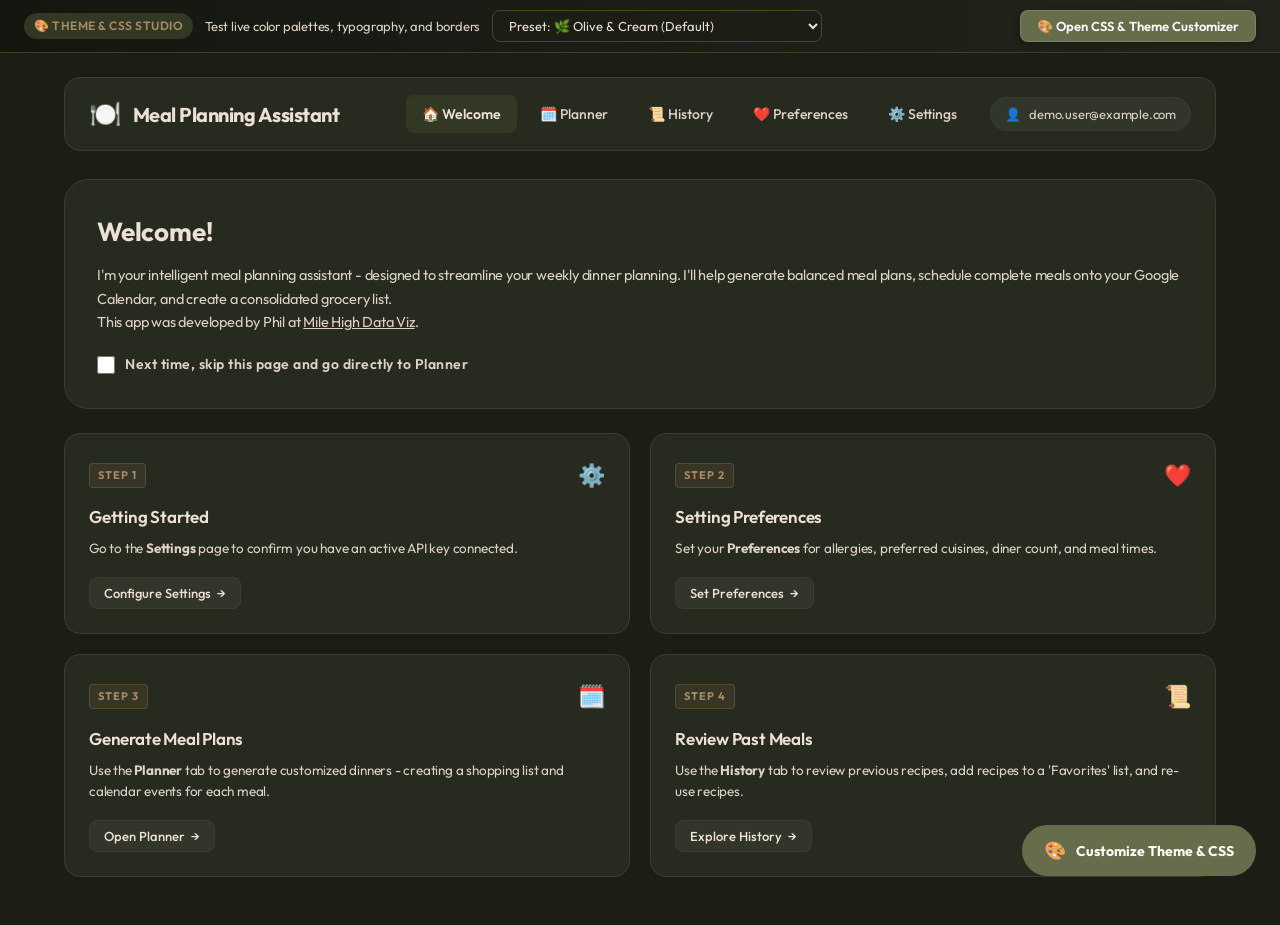
==== commit 3454c373: "more UI updates" ====
--- a/static/palette_tester.html
+++ b/static/palette_tester.html
@@ -344,7 +344,7 @@
     }
 
     .welcome-lead a {
-      color: var(--accent-secondary);
+      color: var(--text-secondary);
       text-decoration: underline;
     }
 
@@ -493,7 +493,7 @@
     /* Buttons */
     .btn {
       background: var(--accent-primary);
-      border: 1px solid rgba(255, 255, 255, 0.1);
+      border: var(--border-width) solid var(--input-border);
       color: #ffffff;
       padding: 10px 20px;
       font-size: 14px;
@@ -511,6 +511,7 @@
 
     .btn:hover {
       background: var(--accent-primary-hover);
+      border-color: var(--border-card-hover);
       transform: translateY(-2px);
       box-shadow: var(--shadow-md);
     }
@@ -1653,13 +1654,16 @@
           <p style="font-size: 13px; color: var(--text-secondary); line-height: 1.6;">
             All your personal data—including dietary preferences, allergies, custom recipes, meal history, and approved meal plans—is stored exclusively in your private Google Drive in the <strong style="color:var(--accent-secondary);">Automated_Meal_Planner_DB.json</strong> file. No third-party ad tracking or marketing analytics are used.
           </p>
+          <p style="font-size: 13px; color: var(--text-secondary); line-height: 1.6; margin-top: 10px;">
+            For more details on how your data is handled, please review our <a href="https://www.milehighdataviz.com/privacy-policy" target="_blank" rel="noopener noreferrer" style="color:var(--text-secondary);">Privacy Policy</a>.
+          </p>
         </div>
 
         <div class="panel">
           <h3 class="panel-title" style="font-size: 16px; margin-bottom: 12px;">App Development and Feedback</h3>
           <p style="font-size: 13px; color: var(--text-secondary); line-height: 1.6;">
-            The Meal Planning Assistant was developed by Phil at <a href="https://milehighdataviz.com" target="_blank" style="color:var(--accent-secondary);">Mile High Data Viz</a>.<br>
-            For questions or feedback, contact Phil at <a href="mailto:phil@milehighdataviz.com" style="color:var(--accent-secondary);">phil@milehighdataviz.com</a>.
+            The Meal Planning Assistant was developed by Phil at <a href="https://milehighdataviz.com" target="_blank" style="color:var(--text-secondary);">Mile High Data Viz</a>.<br>
+            For questions or feedback, contact Phil at <a href="mailto:phil@milehighdataviz.com" style="color:var(--text-secondary);">phil@milehighdataviz.com</a>.
           </p>
         </div>
       </div>
